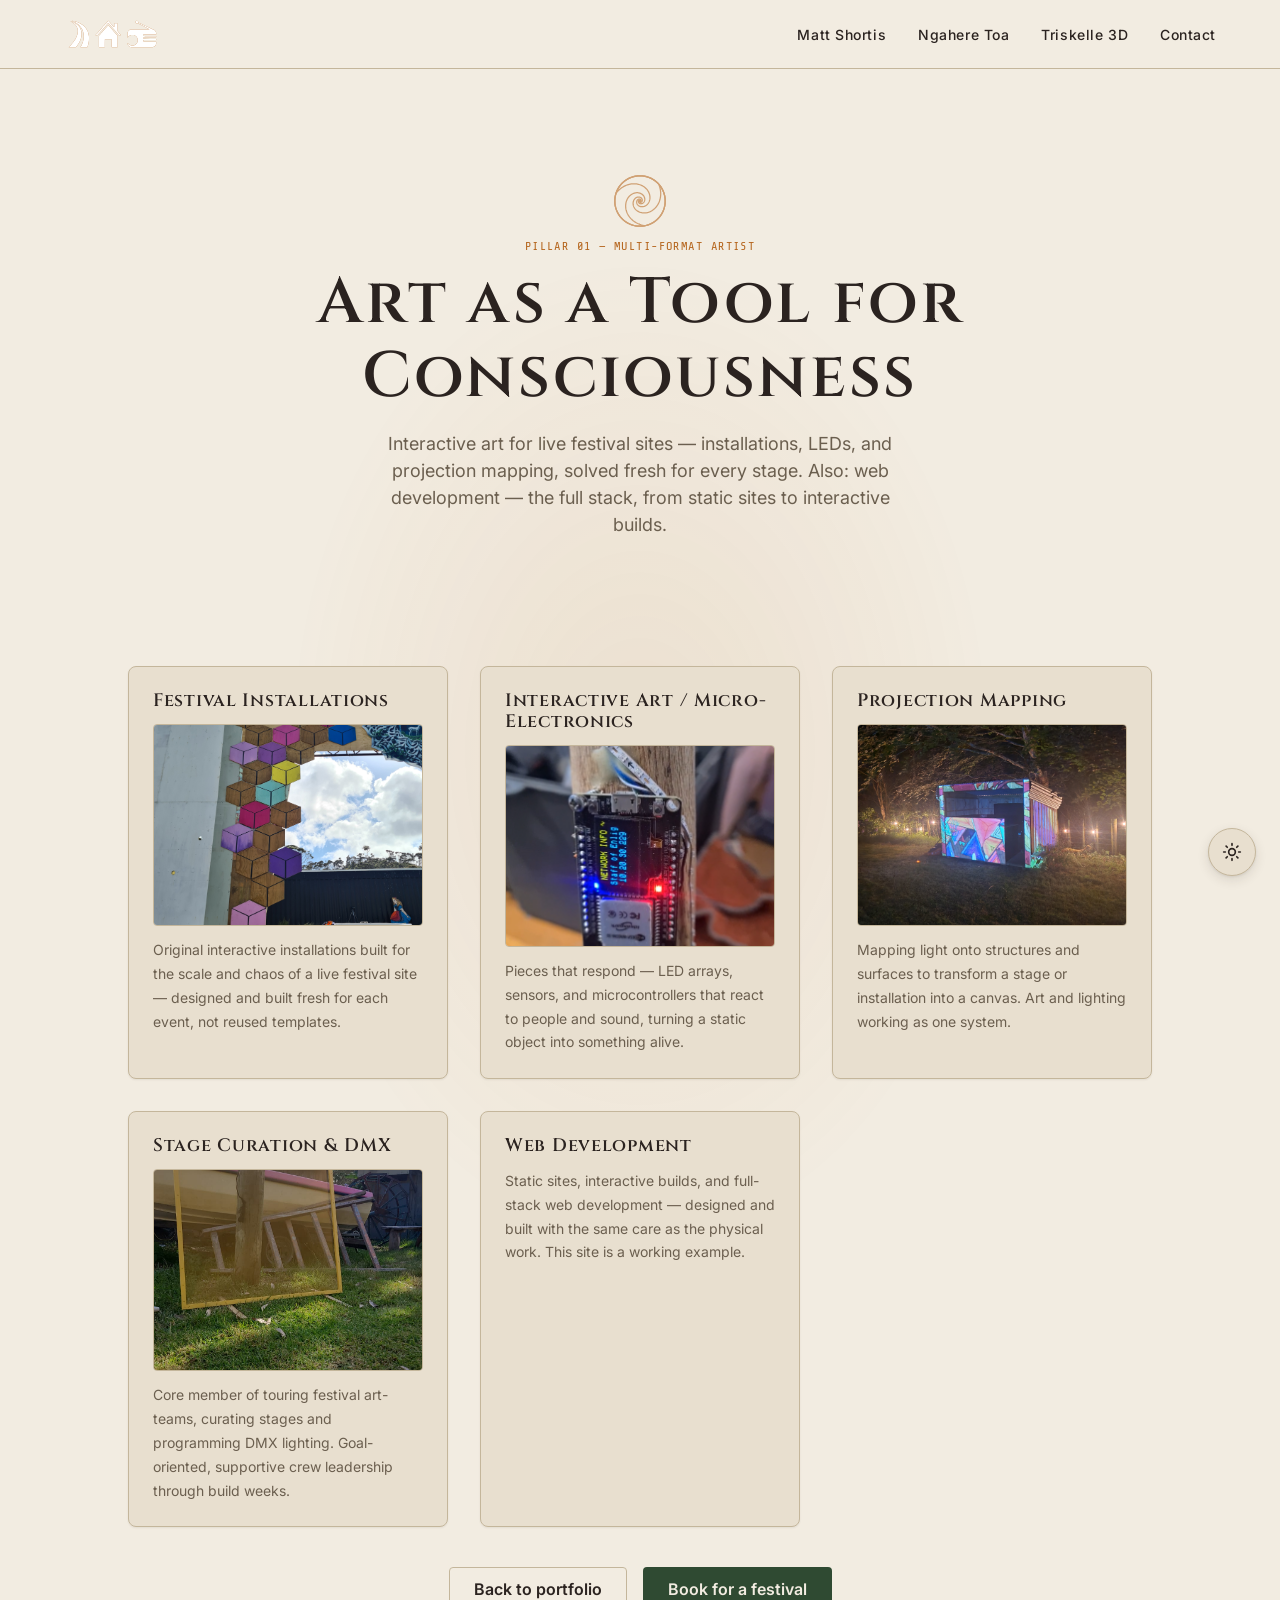
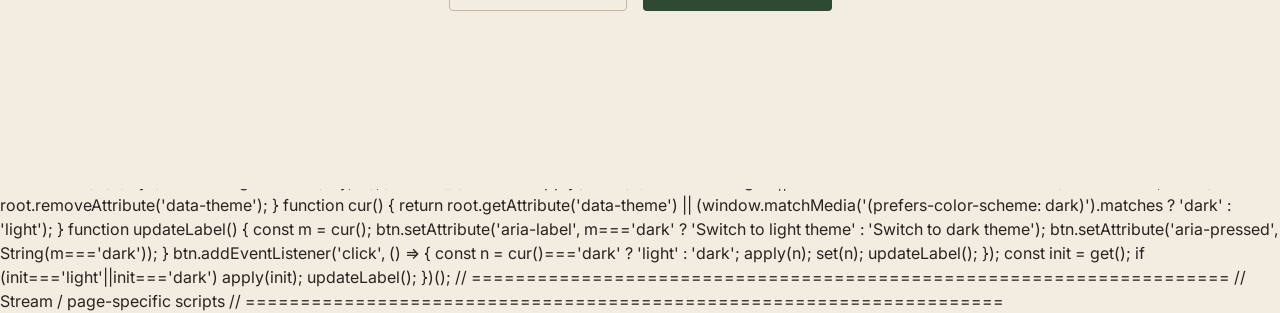
==== ngahere-toa-art.html @ 679b9d35 "initial commit" ====
<!DOCTYPE html>
<html lang="en">
<head>
<meta charset="UTF-8">
<meta name="viewport" content="width=device-width, initial-scale=1.0">
<title>Ngahere toa — Festival Art (Matt Shortis) | Roadhouse Radio</title>
<meta name="description" content="Multi-format festival art under the name Matt Shortis: interactive installations, LEDs, projection mapping, DMX-driven stages, and web development.">

<link rel="preconnect" href="https://fonts.googleapis.com">
<link rel="preconnect" href="https://fonts.gstatic.com" crossorigin>
<link href="https://fonts.googleapis.com/css2?family=Cinzel:wght@400;500;600;700;900&family=Inter:wght@400;500;600;700&family=Space+Grotesk:wght@400;500;600;700&family=Share+Tech+Mono&display=swap" rel="stylesheet">

<link rel="stylesheet" href="css/tokens.css">
<link rel="stylesheet" href="css/base.css">
<link rel="stylesheet" href="css/components.css">
</head>
<body>

<a href="#main" class="skip-link">Skip to content</a>

<!-- Theme toggle — floating bottom-right -->
<button type="button" id="theme-toggle" class="theme-toggle" aria-label="Toggle color theme" title="Toggle color theme">
  <svg class="theme-toggle__icon theme-toggle__icon--sun" width="20" height="20" viewBox="0 0 24 24" fill="none" stroke="currentColor" stroke-width="2" stroke-linecap="round" stroke-linejoin="round" aria-hidden="true"><circle cx="12" cy="12" r="4"/><path d="M12 2v2M12 20v2M4.93 4.93l1.41 1.41M17.66 17.66l1.41 1.41M2 12h2M20 12h2M6.34 17.66l-1.41 1.41M19.07 4.93l-1.41 1.41"/></svg>
  <svg class="theme-toggle__icon theme-toggle__icon--moon" width="20" height="20" viewBox="0 0 24 24" fill="none" stroke="currentColor" stroke-width="2" stroke-linecap="round" stroke-linejoin="round" aria-hidden="true"><path d="M21 12.79A9 9 0 1 1 11.21 3 7 7 0 0 0 21 12.79z"/></svg>
</button>

<nav class="nav" aria-label="Primary">
  <a href="radio.html" class="nav__brand"><img src="images/roadhouseradio_logo.svg" alt="Roadhouse Radio" style="height:36px;width:auto;display:block;filter:brightness(0) invert(1) drop-shadow(0 0 0 #B5651D);transition:filter .25s ease;" onmouseover="this.style.filter='brightness(0) invert(1) drop-shadow(0 0 3px #B5651D) sepia(1) saturate(5) hue-rotate(-5deg) brightness(1.15)'" onmouseout="this.style.filter='brightness(0) invert(1) drop-shadow(0 0 0 #B5651D)'"></a>

  <ul class="nav__links">
    <li><a href="index.html#multi-format-artist">Matt Shortis</a></li>
    <li><a href="index.html#ngahere-toa">Ngahere Toa</a></li>
    <li><a href="index.html#triskelle3d">Triskelle 3D</a></li>
    <li><a href="index.html#contact">Contact</a></li>
  </ul>
  <button type="button" class="nav__toggle" aria-label="Open menu" aria-expanded="false" aria-controls="mobile-panel">
    <svg width="20" height="20" viewBox="0 0 24 24" fill="none" stroke="currentColor" stroke-width="2" stroke-linecap="round" aria-hidden="true" focusable="false">
      <line x1="3" y1="6" x2="21" y2="6"/><line x1="3" y1="12" x2="21" y2="12"/><line x1="3" y1="18" x2="21" y2="18"/>
    </svg>
  </button>
</nav>

<div class="nav__mobile-panel" id="mobile-panel" data-open="false">
  <div class="nav__mobile-sheet" role="dialog" aria-modal="true" aria-label="Menu">
    <button type="button" class="nav__toggle" id="mobile-close" aria-label="Close menu" style="align-self: flex-end;">
      <svg width="20" height="20" viewBox="0 0 24 24" fill="none" stroke="currentColor" stroke-width="2" stroke-linecap="round" aria-hidden="true" focusable="false">
        <line x1="18" y1="6" x2="6" y2="18"/><line x1="6" y1="6" x2="18" y2="18"/>
      </svg>
    </button>
    <a href="index.html#multi-format-artist">Matt Shortis</a>
    <a href="index.html#ngahere-toa">Ngahere Toa</a>
    <a href="index.html#triskelle3d">Triskelle 3D</a>
    <a href="index.html#contact">Contact</a>
  </div>
</div>

<main id="main">

  <div class="scroll-stage" aria-hidden="true">
    <div class="scroll-stage__layer scroll-stage__layer--back"></div>
    <div class="scroll-stage__layer scroll-stage__layer--mid"></div>
  </div>

  <section class="detail-hero container">
  <div style="position:relative;width:72px;height:72px;margin:0 auto;color:var(--color-accent);">
    <div id="morph-artist" class="scroll-symbol" style="position:absolute;left:50%;top:50%;width:100%;height:100%;background-color:currentColor;-webkit-mask:url(images/spiral_clean.svg) center/contain no-repeat;mask:url(images/spiral_clean.svg) center/contain no-repeat;opacity:0.55;transform-origin:center;transform:translate(-50%,-50%) scaleX(-1);"></div>
  </div>
  <span class="pillar__eyebrow">Pillar 01 — Multi-Format Artist</span>
    <h1>Art as a Tool for Consciousness</h1>
    <p class="lede">Interactive art for live festival sites — installations, LEDs, and projection mapping, solved fresh for every stage. Also: web development — the full stack, from static sites to interactive builds.</p>
  </section>

  <section class="detail-section container">
    <div class="detail-grid">
      <div class="detail-item">
        <h3 class="detail-item__title">Festival Installations</h3>
        <img src="images/festi-install.jpg" alt="Festival installation — replace with photo" class="lightbox-image" data-full="images/placeholder-festival.jpg" style="width:100%;aspect-ratio:4/3;object-fit:cover;border-radius:var(--radius-md);margin-bottom:var(--space-3);border:var(--border-width) solid var(--color-border);display:block;">
        <p class="detail-item__body">Original interactive installations built for the scale and chaos of a live festival site — designed and built fresh for each event, not reused templates.</p>
      </div>
      <div class="detail-item">
        <h3 class="detail-item__title">Interactive Art / Micro-Electronics</h3>
        <img src="images/wizard-staff-brain.jpg" alt="Interactive art — replace with photo" class="lightbox-image" data-full="images/wizard-staff-brain.jpg" style="width:100%;aspect-ratio:4/3;object-fit:cover;border-radius:var(--radius-md);margin-bottom:var(--space-3);border:var(--border-width) solid var(--color-border);display:block;">
        <p class="detail-item__body">Pieces that respond — LED arrays, sensors, and microcontrollers that react to people and sound, turning a static object into something alive.</p>
      </div>
      <div class="detail-item">
        <h3 class="detail-item__title">Projection Mapping</h3>
        <img src="images/proj-map.jpg" alt="Projection mapping — replace with photo" class="lightbox-image" data-full="images/proj-map.jpg" style="width:100%;aspect-ratio:4/3;object-fit:cover;border-radius:var(--radius-md);margin-bottom:var(--space-3);border:var(--border-width) solid var(--color-border);display:block;">
        <p class="detail-item__body">Mapping light onto structures and surfaces to transform a stage or installation into a canvas. Art and lighting working as one system.</p>
      </div>
      <div class="detail-item">
        <h3 class="detail-item__title">Stage Curation & DMX</h3>
        <img src="images/proj-map-screen.jpg" alt="DMX stage — replace with photo" class="lightbox-image" data-full="images/proj-map-screen.jpg" style="width:100%;aspect-ratio:4/3;object-fit:cover;border-radius:var(--radius-md);margin-bottom:var(--space-3);border:var(--border-width) solid var(--color-border);display:block;">
        <p class="detail-item__body">Core member of touring festival art-teams, curating stages and programming DMX lighting. Goal-oriented, supportive crew leadership through build weeks.</p>
      </div>
      <div class="detail-item">
        <h3 class="detail-item__title">Web Development</h3>
        <p class="detail-item__body">Static sites, interactive builds, and full-stack web development — designed and built with the same care as the physical work. This site is a working example.</p>
      </div>
    </div>

    <div class="pillar__cta" style="margin-top: 2.5rem; justify-content: center; align-items: center; text-align: center; gap: 1rem; display: flex; flex-wrap: wrap;">
      <a href="index.html#ngahere-toa" class="btn btn-outline">Back to portfolio</a>
      <a href="index.html#contact" class="btn btn-secondary">Book for a festival</a>
    </div>
  </section>

</main>

<footer class="site-footer container">
  <p>&copy; 2026 Roadhouse Radio. <a href="radio.html">Back to the radio page</a></p>
</footer>


  // =====================================================================
  // Theme toggle — persist light/dark preference across pages
  // =====================================================================
  (function() {
    const btn = document.getElementById('theme-toggle');
    const root = document.documentElement;
    const key = 'roadhouse.theme';
    function get() { try { return localStorage.getItem(key) || 'system'; } catch { return 'system'; } }
    function set(m) { try { localStorage.setItem(key, m); } catch {} }
    function apply(mode) { mode === 'light' || mode === 'dark' ? root.setAttribute('data-theme', mode) : root.removeAttribute('data-theme'); }
    function cur() { return root.getAttribute('data-theme') || (window.matchMedia('(prefers-color-scheme: dark)').matches ? 'dark' : 'light'); }
    function updateLabel() {
      const m = cur(); btn.setAttribute('aria-label', m==='dark' ? 'Switch to light theme' : 'Switch to dark theme');
      btn.setAttribute('aria-pressed', String(m==='dark'));
    }
    btn.addEventListener('click', () => { const n = cur()==='dark' ? 'light' : 'dark'; apply(n); set(n); updateLabel(); });
    const init = get(); if (init==='light'||init==='dark') apply(init); updateLabel();
  })();

  // =====================================================================
  // Stream / page-specific scripts
  // =====================================================================
  <script>
  const toggle = document.querySelector('.nav__toggle[aria-controls="mobile-panel"]');
  const panel = document.getElementById('mobile-panel');
  const closeBtn = document.getElementById('mobile-close');
  const panelLinks = panel.querySelectorAll('a');
  function openPanel() {
    panel.setAttribute('data-open', 'true');
    toggle.setAttribute('aria-expanded', 'true');
    const firstLink = panel.querySelector('a');
    if (firstLink) firstLink.focus();
    document.addEventListener('keydown', onKeydown);
  }
  function closePanel() {
    panel.setAttribute('data-open', 'false');
    toggle.setAttribute('aria-expanded', 'false');
    toggle.focus();
    document.removeEventListener('keydown', onKeydown);
  }
  function onKeydown(e) { if (e.key === 'Escape') closePanel(); }
  toggle.addEventListener('click', openPanel);
  closeBtn.addEventListener('click', closePanel);
  panel.addEventListener('click', (e) => { if (e.target === panel) closePanel(); });
  panelLinks.forEach(link => link.addEventListener('click', closePanel));

  const stage = document.querySelector('.scroll-stage');
  if (stage) stage.style.height = document.body.scrollHeight + 'px';

  // =====================================================================
  // Lightbox — click any .lightbox-image to open full-screen, × to close
  // =====================================================================
  const lightbox = document.createElement('div');
  lightbox.className = 'lightbox-overlay';
  lightbox.innerHTML = '<img id="lightbox-img" alt="Enlarged view" /><button class="lightbox-close" id="lightbox-close" aria-label="Close image">×</button>';
  document.body.appendChild(lightbox);
  const lbImg = lightbox.querySelector('#lightbox-img');
  const lbClose = lightbox.querySelector('#lightbox-close');
  function openLightbox(src, alt) { lbImg.src = src; lbImg.alt = alt; lightbox.classList.add('active'); }
  function closeLightbox() { lightbox.classList.remove('active'); lbImg.src = ''; }
  lightbox.addEventListener('click', (e) => { if (e.target === lightbox || e.target === lbClose) closeLightbox(); });
  document.querySelectorAll('.lightbox-image').forEach(img => {
    img.addEventListener('click', () => openLightbox(img.getAttribute('data-full') || img.src, img.alt));
  });
  document.addEventListener('keydown', (e) => { if (e.key === 'Escape' && lightbox.classList.contains('active')) closeLightbox(); });
</script>

</body>
</html>
---- css/tokens.css ----
/* =========================================================================
   ROADHOUSE RADIO & PORTFOLIO — DESIGN TOKENS
   Phase 0: Design System Foundation

   Two palettes, auto-switched by OS `prefers-color-scheme`.
   Light  = "Weathered Parchment"
   Dark   = "Forge & Charcoal"

   All tokens are semantic (role-based), never referenced by raw hex
   in component CSS — see css/components.css.
   ========================================================================= */

:root {
  /* ---------------------------------------------------------------------
     COLOR — Light Mode: "Weathered Parchment" (default / fallback)
     --------------------------------------------------------------------- */
  --color-background: #F2ECE1;
  --color-foreground: #2B2320;

  --color-card: #E8DFCF;
  --color-card-foreground: #2B2320;

  --color-primary: #1F3A52; /* deep blue */
  --color-primary-foreground: #F2ECE1;
  --color-primary-hover: #274864;
  --color-primary-active: #182D40;

  --color-secondary: #2F4A32; /* forest green */
  --color-secondary-foreground: #F2ECE1;
  --color-secondary-hover: #38593C;
  --color-secondary-active: #233725;

  --color-accent: #B5651D;
  --color-accent-hover: #C77426;
  --color-accent-active: #9C5518;

  --color-muted: #D9CDB8;
  --color-muted-foreground: #6B5F4F;

  --color-border: #C4B69B;
  --color-input-border: #C4B69B;

  --color-destructive: #A3312A;
  --color-destructive-foreground: #F2ECE1;

  --color-ring: #B5651D; /* focus ring = accent, visible on both surfaces */

  /* ---------------------------------------------------------------------
     PER-PILLAR ATMOSPHERE (Phase 3 rework) — each pillar has its own
     "energy": a distinct background glow + mark tint + pillar accent.
     These are decorative background washes behind content (content sits
     above at z-index 1), so text contrast is unaffected. Each pillar's
     section already carries distinct content/icons/titles, so color is a
     redundant cue, never the only differentiator.
     --------------------------------------------------------------------- */
  --atmos-ngahere: #B5651D;    /* ember / stage copper */
  --atmos-artist: #7A3FA8;     /* LED / projection violet */
  --atmos-triskelle: #3E6FA6;  /* forge / steel blue — clearly not black */
  --atmos-contact: #2F5A3B;    /* forest / pine — the "let's build" ground */

  /* PER-PILLAR GROUND — the page background colour for each section. Four
    distinct, same-lightness grounds so the whole page transitions mood
    (ember → LED-violet → steel-blue → forest) while staying smooth. */
  --ground-1: #F3E7D6;  /* ngahere — warm ember parchment */
  --ground-2: #EEE6F0;  /* artist  — cool violet parchment */
  --ground-3: #E4E9EC;  /* triskelle — steel-blue parchment (not black) */
  --ground-4: #E7EAE0;  /* contact   — forest/pine parchment */

  /* Overlay / scrim for modals, mobile nav */
  --color-scrim: rgba(43, 35, 32, 0.55);

  /* Elevation shadows tuned warm (not pure black) so they sit inside the
     parchment/forge world instead of reading as generic UI shadow */
  --shadow-color: 30 20% 15%;
  --shadow-sm: 0 1px 2px hsl(var(--shadow-color) / 0.08);
  --shadow-md: 0 4px 12px hsl(var(--shadow-color) / 0.12), 0 1px 3px hsl(var(--shadow-color) / 0.08);
  --shadow-lg: 0 12px 32px hsl(var(--shadow-color) / 0.16), 0 2px 6px hsl(var(--shadow-color) / 0.10);
  --shadow-glow-accent: 0 0 0 1px hsl(28 68% 43% / 0.35), 0 0 16px hsl(28 68% 43% / 0.25);

  /* ---------------------------------------------------------------------
     TYPOGRAPHY
     --------------------------------------------------------------------- */
  --font-display: 'Cinzel', 'Times New Roman', serif;       /* main site headings */
  --font-wordmark: var(--font-display);   /* Cinzel, weight 900 — hero/logo only */
  --weight-wordmark: 900;
  --font-body: 'Inter', -apple-system, BlinkMacSystemFont, 'Segoe UI', sans-serif;
  --font-hud: 'Space Grotesk', var(--font-body);             /* radio page headings */
  --font-mono: 'Share Tech Mono', 'SFMono-Regular', Consolas, monospace; /* telemetry/data */

  /* Fluid type scale — base 16px, ~1.25 ratio, clamped for mobile-first */
  --text-xs: 0.75rem;                                  /* 12px — captions, legal */
  --text-sm: 0.875rem;                                 /* 14px — helper text */
  --text-base: 1rem;                                   /* 16px — body */
  --text-md: 1.125rem;                                 /* 18px — lead paragraph */
  --text-lg: clamp(1.25rem, 1.15rem + 0.5vw, 1.5rem);   /* 20–24px — h4 */
  --text-xl: clamp(1.5rem, 1.3rem + 1vw, 2rem);         /* 24–32px — h3 */
  --text-2xl: clamp(1.875rem, 1.5rem + 1.6vw, 2.75rem); /* 30–44px — h2 */
  --text-3xl: clamp(2.5rem, 1.8rem + 3vw, 4rem);        /* 40–64px — h1 */
  --text-4xl: clamp(3rem, 2rem + 4.5vw, 5.5rem);        /* 48–88px — hero wordmark */

  --leading-tight: 1.15;
  --leading-snug: 1.35;
  --leading-normal: 1.5;
  --leading-relaxed: 1.7;

  --tracking-tight: -0.01em;
  --tracking-normal: 0;
  --tracking-wide: 0.04em;   /* small-caps display headings */
  --tracking-wider: 0.12em;  /* HUD labels / eyebrows */

  --weight-regular: 400;
  --weight-medium: 500;
  --weight-semibold: 600;
  --weight-bold: 700;

  /* ---------------------------------------------------------------------
     SPACING — 4/8px rhythm
     --------------------------------------------------------------------- */
  --space-1: 0.25rem;  /* 4px  */
  --space-2: 0.5rem;   /* 8px  */
  --space-3: 0.75rem;  /* 12px */
  --space-4: 1rem;     /* 16px */
  --space-5: 1.5rem;   /* 24px */
  --space-6: 2rem;     /* 32px */
  --space-7: 3rem;     /* 48px */
  --space-8: 4rem;     /* 64px */
  --space-9: 6rem;     /* 96px */
  --space-10: 8rem;    /* 128px */

  /* Section-level vertical rhythm (mobile-first; scale up at breakpoints) */
  --section-padding-y: var(--space-8);
  --section-padding-x: var(--space-4);
  --content-max-width: 72rem; /* 1152px */
  --prose-max-width: 38rem;   /* readable measure for long-form text */

  /* ---------------------------------------------------------------------
     RADIUS — sharp/carved on main site, handled per-surface below
     --------------------------------------------------------------------- */
  --radius-sm: 2px;
  --radius-md: 4px;
  --radius-lg: 8px;
  --radius-full: 999px;

  /* ---------------------------------------------------------------------
     BORDERS
     --------------------------------------------------------------------- */
  --border-width: 1px;
  --border-width-thick: 2px;

  /* ---------------------------------------------------------------------
     MOTION — 150–300ms, meaningful only; overridden to ~0 under
     prefers-reduced-motion at the bottom of this file
     --------------------------------------------------------------------- */
  --duration-fast: 150ms;
  --duration-base: 200ms;
  --duration-slow: 300ms;
  --ease-standard: cubic-bezier(0.4, 0, 0.2, 1);
  --ease-out: cubic-bezier(0, 0, 0.2, 1);
  --ease-in: cubic-bezier(0.4, 0, 1, 1);

  /* ---------------------------------------------------------------------
     TOUCH & LAYOUT
     --------------------------------------------------------------------- */
  --touch-target-min: 44px;

  /* ---------------------------------------------------------------------
     Z-INDEX SCALE
     --------------------------------------------------------------------- */
  --z-nav: 100;
  --z-dropdown: 200;
  --z-overlay: 300;
  --z-modal: 400;
  --z-toast: 500;
}

/* ===========================================================================
   COLOR — Dark Mode: "Forge & Charcoal"
   Swaps automatically with the OS. No manual toggle in production; the
   style guide below adds one purely for side-by-side review.
   =========================================================================== */
@media (prefers-color-scheme: dark) {
  :root:not([data-theme="light"]) {
    --color-background: #15130F;
    --color-foreground: #EDE6D9;

    --color-card: #201D18;
    --color-card-foreground: #EDE6D9;

    --color-primary: #2C4A63; /* deep blue */
    --color-primary-foreground: #F5EDE0;
    --color-primary-hover: #355977;
    --color-primary-active: #233B4F;

    --color-secondary: #3F5F42; /* forest green */
    --color-secondary-foreground: #EDE6D9;
    --color-secondary-hover: #4C6E50;
    --color-secondary-active: #2E4631;

    --color-accent: #C9822E;
    --color-accent-hover: #D6953E;
    --color-accent-active: #B06F24;

    --color-muted: #2A2620;
    --color-muted-foreground: #A89A82;

    --color-border: #3A342A;
    --color-input-border: #3A342A;

    --color-destructive: #C1443C;
    --color-destructive-foreground: #F5EDE0;

    --color-ring: #C9822E;

    /* Dark-mode atmosphere variants — brighter, saturated to glow in the
       forge. Same roles as the light block above. */
    --atmos-ngahere: #E09A3E;    /* ember / stage copper */
    --atmos-artist: #A46BE0;     /* LED / projection violet */
    --atmos-triskelle: #4E8CC6;  /* forge / steel blue */
    --atmos-contact: #4C9B62;    /* forest / pine — brighter to glow in the forge */

    /* Dark-mode grounds — same roles as the light block above, but tinted
      into near-charcoal so each pillar reads as a distinct *hue* (ember /,
      violet / steel / forest) while staying recognisably not pure black. */
    --ground-1: #1E160F;  /* ngahere   — warm ember charcoal */
    --ground-2: #181020;  /* artist    — violet charcoal */
    --ground-3: #111A24;  /* triskelle — steel-blue charcoal (clearly blue) */
    --ground-4: #14201A;  /* contact   — forest/pine charcoal */

    --color-scrim: rgba(0, 0, 0, 0.65);

    --shadow-color: 0 0% 0%;
    --shadow-sm: 0 1px 2px hsl(var(--shadow-color) / 0.4);
    --shadow-md: 0 4px 12px hsl(var(--shadow-color) / 0.45), 0 1px 3px hsl(var(--shadow-color) / 0.35);
    --shadow-lg: 0 12px 32px hsl(var(--shadow-color) / 0.55), 0 2px 6px hsl(var(--shadow-color) / 0.4);
    --shadow-glow-accent: 0 0 0 1px hsl(32 63% 50% / 0.4), 0 0 20px hsl(32 63% 50% / 0.35);
   }
}

/* Manual override hooks (style-guide.html only) — lets us preview both
   themes side by side without waiting on OS setting changes. Production
   pages never set these attributes; the media query above is the only
   thing that drives theme selection on the live site. */
[data-theme="light"] {
  color-scheme: light;
  --color-background: #F2ECE1;
  --color-foreground: #2B2320;
  --color-card: #E8DFCF;
  --color-card-foreground: #2B2320;
  --color-primary: #1F3A52;
  --color-primary-foreground: #F2ECE1;
  --color-primary-hover: #274864;
  --color-primary-active: #182D40;
  --color-secondary: #2F4A32; /* forest green */
  --color-secondary-foreground: #F2ECE1;
  --color-secondary-hover: #38593C;
  --color-secondary-active: #233725;
  --color-accent: #B5651D;
  --color-accent-hover: #C77426;
  --color-accent-active: #9C5518;
  --color-muted: #D9CDB8;
  --color-muted-foreground: #6B5F4F;
  --color-border: #C4B69B;
  --color-input-border: #C4B69B;
  --color-destructive: #A3312A;
  --color-destructive-foreground: #F2ECE1;
  --color-ring: #B5651D;
  --atmos-contact: #2F5A3B;    /* forest / pine — the "let's build" ground */
  --ground-1: #F3E7D6;  /* ngahere — warm ember parchment */
  --ground-2: #EEE6F0;  /* artist  — cool violet parchment */
  --ground-3: #E4E9EC;  /* triskelle — steel-blue parchment (not black) */
  --ground-4: #E7EAE0;  /* contact   — forest/pine parchment */
  --color-scrim: rgba(43, 35, 32, 0.55);
  --shadow-color: 30 20% 15%;
  --shadow-sm: 0 1px 2px hsl(var(--shadow-color) / 0.08);
  --shadow-md: 0 4px 12px hsl(var(--shadow-color) / 0.12), 0 1px 3px hsl(var(--shadow-color) / 0.08);
  --shadow-lg: 0 12px 32px hsl(var(--shadow-color) / 0.16), 0 2px 6px hsl(var(--shadow-color) / 0.10);
  --shadow-glow-accent: 0 0 0 1px hsl(28 68% 43% / 0.35), 0 0 16px hsl(28 68% 43% / 0.25);
}
[data-theme="dark"] {
  color-scheme: dark;
  --color-background: #15130F;
  --color-foreground: #EDE6D9;
  --color-card: #201D18;
  --color-card-foreground: #EDE6D9;
  --color-primary: #2C4A63;
  --color-primary-foreground: #F5EDE0;
  --color-primary-hover: #355977;
  --color-primary-active: #233B4F;
  --color-secondary: #3F5F42; /* forest green */
  --color-secondary-foreground: #EDE6D9;
  --color-secondary-hover: #4C6E50;
  --color-secondary-active: #2E4631;
  --color-accent: #C9822E;
  --color-accent-hover: #D6953E;
  --color-accent-active: #B06F24;
  --color-muted: #2A2620;
  --color-muted-foreground: #A89A82;
  --color-border: #3A342A;
  --color-input-border: #3A342A;
  --color-destructive: #C1443C;
  --color-destructive-foreground: #F5EDE0;
  --color-ring: #C9822E;

  /* Dark-mode atmosphere variants — brighter, saturated to glow in the
     forge. Same roles as the light block above. */
  --atmos-ngahere: #E09A3E;    /* ember / stage copper */
  --atmos-artist: #A46BE0;     /* LED / projection violet */
  --atmos-triskelle: #4E8CC6;  /* forge / steel blue */
  --atmos-contact: #4C9B62;    /* forest / pine — brighter to glow in the forge */
  --ground-1: #1E160F;  /* ngahere   — warm ember charcoal */
  --ground-2: #181020;  /* artist    — violet charcoal */
  --ground-3: #111A24;  /* triskelle — steel-blue charcoal (clearly blue) */
  --ground-4: #14201A;  /* contact   — forest/pine charcoal */

  --color-scrim: rgba(0, 0, 0, 0.65);
  --shadow-color: 0 0% 0%;
  --shadow-sm: 0 1px 2px hsl(var(--shadow-color) / 0.4);
  --shadow-md: 0 4px 12px hsl(var(--shadow-color) / 0.45), 0 1px 3px hsl(var(--shadow-color) / 0.35);
  --shadow-lg: 0 12px 32px hsl(var(--shadow-color) / 0.55), 0 2px 6px hsl(var(--shadow-color) / 0.4);
  --shadow-glow-accent: 0 0 0 1px hsl(32 63% 50% / 0.4), 0 0 20px hsl(32 63% 50% / 0.35);
}

/* ===========================================================================
   REDUCED MOTION
   =========================================================================== */
@media (prefers-reduced-motion: reduce) {
  :root {
    --duration-fast: 0.01ms;
    --duration-base: 0.01ms;
    --duration-slow: 0.01ms;
  }
}
---- css/base.css ----
/* =========================================================================
   BASE — reset, global typography, focus & accessibility defaults
   Depends on: tokens.css (load first)
   ========================================================================= */

*, *::before, *::after {
  box-sizing: border-box;
}

html {
  -webkit-text-size-adjust: 100%;
  text-size-adjust: 100%;
  scroll-behavior: smooth;
}

@media (prefers-reduced-motion: reduce) {
  html { scroll-behavior: auto; }
  *, *::before, *::after {
    animation-duration: 0.01ms !important;
    animation-iteration-count: 1 !important;
    transition-duration: 0.01ms !important;
    scroll-behavior: auto !important;
  }
}

body {
  margin: 0;
  min-width: 320px;
  background-color: var(--color-background);
  color: var(--color-foreground);
  font-family: var(--font-body);
  font-size: var(--text-base);
  line-height: var(--leading-normal);
  font-weight: var(--weight-regular);
  -webkit-font-smoothing: antialiased;
  overflow-x: hidden; /* belt-and-suspenders alongside no-horizontal-scroll layout rules */
  transition: background-color var(--duration-slow) var(--ease-standard),
              color var(--duration-slow) var(--ease-standard);
}

img, picture, svg, video {
  display: block;
  max-width: 100%;
  height: auto;
}

/* Reserve layout space for images to avoid CLS — pages should also set
   explicit width/height or aspect-ratio on real <img> tags. */
img { aspect-ratio: attr(width) / attr(height); }

h1, h2, h3, h4, h5, h6 {
  margin: 0;
  font-family: var(--font-display);
  font-weight: var(--weight-semibold);
  line-height: var(--leading-tight);
  letter-spacing: var(--tracking-wide);
  color: var(--color-foreground);
}

h1 { font-size: var(--text-3xl); }
h2 { font-size: var(--text-2xl); }
h3 { font-size: var(--text-xl); }
h4 { font-size: var(--text-lg); font-family: var(--font-body); font-weight: var(--weight-semibold); letter-spacing: var(--tracking-normal); }
h5, h6 { font-size: var(--text-md); font-family: var(--font-body); font-weight: var(--weight-semibold); letter-spacing: var(--tracking-normal); }

p {
  margin: 0 0 var(--space-4);
  max-width: var(--prose-max-width);
}
p:last-child { margin-bottom: 0; }

a {
  color: var(--color-accent);
  text-decoration-thickness: 1px;
  text-underline-offset: 0.15em;
  transition: color var(--duration-fast) var(--ease-standard);
}
a:hover { color: var(--color-accent-hover); }
a:active { color: var(--color-accent-active); }

small, .text-caption {
  font-size: var(--text-xs);
  color: var(--color-muted-foreground);
}

/* Data / telemetry text — stream status, live indicator, coordinates */
.text-mono {
  font-family: var(--font-mono);
  letter-spacing: var(--tracking-normal);
}

ul, ol { padding-left: var(--space-5); margin: 0 0 var(--space-4); }

hr {
  border: none;
  border-top: var(--border-width) solid var(--color-border);
  margin: var(--space-6) 0;
}

button, input, textarea, select {
  font-family: inherit;
  font-size: inherit;
  color: inherit;
}

/* ---------------------------------------------------------------------
   FOCUS STATES — never removed, always visible, 2–4px per guidelines
   --------------------------------------------------------------------- */
:focus-visible {
  outline: 3px solid var(--color-ring);
  outline-offset: 2px;
  border-radius: var(--radius-sm);
}

/* Only hide the default browser outline once :focus-visible is supported
   and re-applied above — never remove focus indication outright. */
:focus:not(:focus-visible) {
  outline: none;
}

/* ---------------------------------------------------------------------
   SKIP LINK — keyboard users can bypass nav
   --------------------------------------------------------------------- */
.skip-link {
  position: absolute;
  left: var(--space-4);
  top: -100px;
  z-index: var(--z-toast);
  background: var(--color-primary);
  color: var(--color-primary-foreground);
  padding: var(--space-3) var(--space-5);
  border-radius: var(--radius-md);
  font-weight: var(--weight-semibold);
  transition: top var(--duration-base) var(--ease-out);
}
.skip-link:focus {
  top: var(--space-4);
}

/* ---------------------------------------------------------------------
   SCREEN-READER ONLY UTILITY
   --------------------------------------------------------------------- */
.sr-only {
  position: absolute;
  width: 1px;
  height: 1px;
  padding: 0;
  margin: -1px;
  overflow: hidden;
  clip: rect(0, 0, 0, 0);
  white-space: nowrap;
  border: 0;
}

/* ---------------------------------------------------------------------
   LAYOUT PRIMITIVES
   --------------------------------------------------------------------- */
.container {
  width: 100%;
  max-width: var(--content-max-width);
  margin-inline: auto;
  padding-inline: var(--section-padding-x);
}

.section {
  padding-block: var(--section-padding-y);
}

@media (min-width: 768px) {
  :root { --section-padding-x: var(--space-6); }
}
@media (min-width: 1024px) {
  :root {
    --section-padding-x: var(--space-8);
    --section-padding-y: var(--space-9);
  }
}
---- css/components.css ----
/* =========================================================================
   COMPONENTS — buttons, nav, cards
   Depends on: tokens.css, base.css (load first)

   Two voices, one system:
   - default / .voice-main  → carved rune & metal (Cinzel, sharp radius)
   - .voice-hud             → broadcast console (Space Grotesk + mono, glow)
   ========================================================================= */

/* ---------------------------------------------------------------------
   BUTTONS
   --------------------------------------------------------------------- */
.btn {
  display: inline-flex;
  align-items: center;
  justify-content: center;
  gap: var(--space-2);
  min-height: var(--touch-target-min);
  padding: var(--space-3) var(--space-5);
  border: var(--border-width) solid transparent;
  border-radius: var(--radius-md);
  font-family: var(--font-body);
  font-size: var(--text-base);
  font-weight: var(--weight-semibold);
  letter-spacing: var(--tracking-normal);
  line-height: 1;
  text-decoration: none;
  cursor: pointer;
  -webkit-tap-highlight-color: transparent;
  touch-action: manipulation;
  transition: background-color var(--duration-fast) var(--ease-standard),
              border-color var(--duration-fast) var(--ease-standard),
              color var(--duration-fast) var(--ease-standard),
              box-shadow var(--duration-fast) var(--ease-standard),
              transform var(--duration-fast) var(--ease-standard);
}



.btn:active { transform: translateY(1px); }

.btn:disabled,
.btn[aria-disabled="true"] {
  cursor: not-allowed;
  opacity: 0.5;
  transform: none;
}

/* Primary — deep red, main CTA */
.btn-primary {
  background-color: var(--color-primary);
  color: var(--color-primary-foreground);
}
.btn-primary:hover:not(:disabled) { background-color: var(--color-primary-hover); }
.btn-primary:active:not(:disabled) { background-color: var(--color-primary-active); }

/* Secondary — dark blue, supporting actions */
.btn-secondary {
  background-color: var(--color-secondary);
  color: var(--color-secondary-foreground);
}
.btn-secondary:hover:not(:disabled) { background-color: var(--color-secondary-hover); }
.btn-secondary:active:not(:disabled) { background-color: var(--color-secondary-active); }

/* Outline — copper edge, low-emphasis actions on both surfaces */
.btn-outline {
  background-color: transparent;
  border-color: var(--color-border);
  color: var(--color-foreground);
}
.btn-outline:hover:not(:disabled) {
  border-color: var(--color-accent);
  color: var(--color-accent);
}

/* Ghost — text-only, tertiary actions (e.g. "skip", "cancel") */
.btn-ghost {
  background-color: transparent;
  color: var(--color-muted-foreground);
  padding-inline: var(--space-3);
}
.btn-ghost:hover:not(:disabled) {
  background-color: var(--color-muted);
  color: var(--color-foreground);
}

.btn-sm { min-height: 36px; padding: var(--space-2) var(--space-4); font-size: var(--text-sm); }
.btn-lg { min-height: 52px; padding: var(--space-4) var(--space-6); font-size: var(--text-md); }

.btn-row { display: flex; flex-wrap: wrap; gap: var(--space-3); align-items: center; }

/* HUD voice — radio page: geometric, mono, glowing edge instead of fill shift */
.voice-hud .btn,
.btn-hud {
  font-family: var(--font-hud);
  border-radius: var(--radius-sm);
  text-transform: uppercase;
  letter-spacing: var(--tracking-wider);
  font-size: var(--text-sm);
}
.voice-hud .btn-primary,
.btn-hud.btn-primary {
  box-shadow: var(--shadow-sm);
}
.voice-hud .btn-primary:hover:not(:disabled),
.btn-hud.btn-primary:hover:not(:disabled) {
  box-shadow: var(--shadow-glow-accent);
}
.voice-hud .btn-outline,
.btn-hud.btn-outline {
  border-color: var(--color-accent);
  color: var(--color-accent);
}
.voice-hud .btn-outline:hover:not(:disabled),
.btn-hud.btn-outline:hover:not(:disabled) {
  box-shadow: var(--shadow-glow-accent);
  color: var(--color-accent-hover);
}

/* ---------------------------------------------------------------------
   NAV
   --------------------------------------------------------------------- */
.nav {
  position: sticky;
  top: 0;
  z-index: var(--z-nav);
  display: flex;
  align-items: center;
  justify-content: space-between;
  gap: var(--space-4);
  padding: var(--space-4) var(--section-padding-x);
  background-color: color-mix(in srgb, var(--color-background) 88%, transparent);
  backdrop-filter: blur(10px);
  -webkit-backdrop-filter: blur(10px);
  border-bottom: var(--border-width) solid var(--color-border);
}

.nav__brand {
  font-family: var(--font-wordmark);
  font-size: var(--text-lg);
  font-weight: var(--weight-wordmark);
  letter-spacing: var(--tracking-wide);
  color: var(--color-foreground);
  text-decoration: none;
  white-space: nowrap;
}

/* Mobile: prevent overlap of pill + Explore; keep single row */
@media (max-width: 480px) {
  .nav {
    padding: var(--space-3) var(--space-4);
    gap: var(--space-2);
  }
  .nav__brand {
    font-size: var(--text-sm);
    white-space: nowrap;
  }
  .nav__brand__sub {
    display: none;
  }
  .btn-row {
    gap: var(--space-2);
    flex-wrap: nowrap;
  }
  .btn-row .btn-sm {
    padding: var(--space-1) var(--space-2);
    font-size: 0.75rem;
  }
}

.voice-hud .nav__brand {
  font-family: var(--font-hud);
  text-transform: uppercase;
}



.nav__links {
  display: none;
  align-items: center;
  gap: var(--space-6);
  list-style: none;
  margin: 0;
  padding: 0;
}

.nav__links a {
  color: var(--color-foreground);
  text-decoration: none;
  font-size: var(--text-sm);
  font-weight: var(--weight-medium);
  letter-spacing: var(--tracking-wide);
  padding: var(--space-2) 0;
  border-bottom: var(--border-width-thick) solid transparent;
  transition: border-color var(--duration-fast) var(--ease-standard),
              color var(--duration-fast) var(--ease-standard);
}
.nav__links a:hover,
.nav__links a[aria-current="page"] {
  color: var(--color-accent);
  border-bottom-color: var(--color-accent);
}
.voice-hud .nav__links a {
  font-family: var(--font-hud);
  text-transform: uppercase;
  letter-spacing: var(--tracking-wider);
}

/* Mobile nav toggle — meets 44x44 touch target */
.nav__toggle {
  display: inline-flex;
  align-items: center;
  justify-content: center;
  width: var(--touch-target-min);
  height: var(--touch-target-min);
  background: transparent;
  border: var(--border-width) solid var(--color-border);
  border-radius: var(--radius-md);
  cursor: pointer;
  color: var(--color-foreground);
}
.nav__toggle:hover { border-color: var(--color-accent); color: var(--color-accent); }

@media (min-width: 768px) {
  .nav__links { display: flex; }
  .nav__toggle { display: none; }
}

/* Mobile nav panel — progressive disclosure, closed by default */
.nav__mobile-panel {
  position: fixed;
  inset: 0;
  z-index: var(--z-overlay);
  background-color: var(--color-scrim);
  display: none;
}
.nav__mobile-panel[data-open="true"] { display: block; }

.nav__mobile-sheet {
  position: absolute;
  top: 0;
  right: 0;
  height: 100%;
  width: min(84vw, 360px);
  background-color: var(--color-background);
  border-left: var(--border-width) solid var(--color-border);
  padding: var(--space-6) var(--space-5);
  display: flex;
  flex-direction: column;
  gap: var(--space-5);
}

.nav__mobile-sheet a {
  display: block;
  min-height: var(--touch-target-min);
  display: flex;
  align-items: center;
  color: var(--color-foreground);
  text-decoration: none;
  font-size: var(--text-md);
  font-weight: var(--weight-medium);
}
.nav__mobile-sheet a:hover { color: var(--color-accent); }

/* ---------------------------------------------------------------------
   CARDS
   --------------------------------------------------------------------- */
.card {
  background-color: var(--color-card);
  color: var(--color-card-foreground);
  border: var(--border-width) solid var(--color-border);
  border-radius: var(--radius-lg);
  padding: var(--space-6);
  box-shadow: var(--shadow-sm);
  transition: box-shadow var(--duration-base) var(--ease-standard),
              border-color var(--duration-base) var(--ease-standard),
              transform var(--duration-base) var(--ease-standard);
}

.card--interactive { cursor: pointer; }
.card--interactive:hover {
  box-shadow: var(--shadow-md);
  border-color: var(--color-accent);
  transform: translateY(-2px);
}

.card__eyebrow {
  display: block;
  font-family: var(--font-mono);
  font-size: var(--text-xs);
  letter-spacing: var(--tracking-wider);
  text-transform: uppercase;
  color: var(--color-accent);
  margin-bottom: var(--space-2);
}

.card__title {
  font-family: var(--font-display);
  font-size: var(--text-lg);
  margin-bottom: var(--space-3);
}

.card__body {
  color: var(--color-muted-foreground);
  font-size: var(--text-sm);
  line-height: var(--leading-relaxed);
}

/* HUD card — radio page: sharper corners, mono readouts, accent-glow border
   instead of a lift, since "console panel" doesn't float on hover */
.card--hud {
  border-radius: var(--radius-sm);
  background-color: var(--color-card);
  border-color: var(--color-border);
}
.card--hud .card__eyebrow { font-family: var(--font-mono); }
.card--hud .card__title { font-family: var(--font-hud); text-transform: uppercase; letter-spacing: var(--tracking-wide); }
.card--hud:hover { box-shadow: var(--shadow-glow-accent); border-color: var(--color-accent); transform: none; }

/* Live status pill, used inside HUD cards / stream player */
.status-pill {
  display: inline-flex;
  align-items: center;
  gap: var(--space-2);
  font-family: var(--font-mono);
  font-size: var(--text-xs);
  letter-spacing: var(--tracking-wider);
  text-transform: uppercase;
  color: var(--color-accent);
  border: var(--border-width) solid var(--color-accent);
  border-radius: var(--radius-full);
  padding: var(--space-1) var(--space-3);
}
.status-pill__dot {
  width: 8px;
  height: 8px;
  border-radius: 50%;
  background-color: var(--color-accent);
}
.status-pill[data-live="true"] .status-pill__dot {
  animation: pulse-live 1.6s ease-in-out infinite;
}
@keyframes pulse-live {
  0%, 100% { opacity: 1; box-shadow: 0 0 0 0 hsl(32 63% 50% / 0.5); }
  50% { opacity: 0.7; box-shadow: 0 0 0 6px hsl(32 63% 50% / 0); }
}

/* Red "live" variant — radio page live indicator + now-broadcasting pill */
.status-pill--live {
  color: var(--color-destructive);
  border-color: var(--color-destructive);
}
.status-pill--live .status-pill__dot {
  background-color: var(--color-destructive);
}
.status-pill--live[data-live="true"] .status-pill__dot {
  animation: pulse-live-red 1.6s ease-in-out infinite;
}
@keyframes pulse-live-red {
  0%, 100% { opacity: 1; box-shadow: 0 0 0 0 hsl(0 60% 40% / 0.5); }
  50% { opacity: 0.7; box-shadow: 0 0 0 6px hsl(0 60% 40% / 0); }
}

/* ---------------------------------------------------------------------
   HERO — main site (Phase 1)
   --------------------------------------------------------------------- */
.hero {
  display: flex;
  flex-direction: column;
  align-items: center;
  justify-content: center;
  text-align: center;
  gap: var(--space-3);
  min-height: 82vh;
  padding-block: var(--space-9);
}
/* Tighten player → location gap on mobile */
@media (max-width: 480px) {
  .radio-hero { gap: var(--space-4); }
  .radio-loc { padding-block: var(--space-3); }
}


.hero__mark {
  color: var(--color-accent);
  width: 56px;
  height: 56px;
}

.hero__wordmark {
  font-family: var(--font-wordmark);
  font-weight: var(--weight-wordmark);
  font-size: var(--text-4xl);
  letter-spacing: var(--tracking-wide);
  line-height: var(--leading-tight);
  margin: 0;
}

.hero__tagline {
  font-family: var(--font-body);
  font-size: var(--text-md);
  color: var(--color-muted-foreground);
  max-width: 34rem;
  margin: 0;
}

.hero__scroll-cue {
  display: inline-flex;
  flex-direction: column;
  align-items: center;
  gap: var(--space-2);
  margin-top: var(--space-6);
  min-height: var(--touch-target-min);
  justify-content: center;
  color: var(--color-muted-foreground);
  text-decoration: none;
  font-family: var(--font-mono);
  font-size: var(--text-xs);
  letter-spacing: var(--tracking-wider);
  text-transform: uppercase;
}
.hero__scroll-cue:hover { color: var(--color-accent); }
.hero__scroll-cue svg { animation: scroll-cue-bounce 1.8s var(--ease-standard) infinite; }

@keyframes scroll-cue-bounce {
  0%, 100% { transform: translateY(0); }
  50% { transform: translateY(6px); }
}

/* ---------------------------------------------------------------------
   PILLAR SECTIONS — alternating media/content rows
   --------------------------------------------------------------------- */
.pillar {
  position: relative;
  z-index: 1; /* sit above the parallax/morphing stage */
  scroll-margin-top: var(--space-9); /* keep the anchored heading clear of the sticky nav */
}

.pillar__row {
  display: grid;
  gap: var(--space-6);
  align-items: center;
}

@media (min-width: 900px) {
  .pillar__row {
    grid-template-columns: 1fr 1fr;
    gap: var(--space-8);
  }
  .pillar__row--reverse .pillar__media { order: 2; }
  .pillar__row--reverse .pillar__content { order: 1; }
}

.pillar__eyebrow {
  display: block;
  font-family: var(--font-mono);
  font-size: var(--text-xs);
  letter-spacing: var(--tracking-wider);
  text-transform: uppercase;
  color: var(--color-accent);
  margin-bottom: var(--space-3);
}

.pillar__title { margin-bottom: var(--space-4); }

.pillar__lede {
  font-size: var(--text-md);
  color: var(--color-foreground);
  margin-bottom: var(--space-5);
  max-width: none;
}

.pillar__body { color: var(--color-muted-foreground); max-width: none; }

.pillar__skills {
  list-style: none;
  margin: var(--space-5) 0 0;
  padding: 0;
  display: flex;
  flex-wrap: wrap;
  gap: var(--space-2);
}
.pillar__skills li {
  font-family: var(--font-mono);
  font-size: var(--text-xs);
  letter-spacing: var(--tracking-wide);
  color: var(--color-foreground);
  background-color: var(--color-muted);
  border: var(--border-width) solid var(--color-border);
  border-radius: var(--radius-full);
  padding: var(--space-1) var(--space-3);
}

/* Placeholder media block — swap for real photography/art once provided
   (see phase-report §5 open items). aspect-ratio reserves layout space
   up front so a later image swap causes no CLS. */
.media-placeholder {
  position: relative;
  aspect-ratio: 4 / 3;
  border-radius: var(--radius-lg);
  border: var(--border-width) solid var(--color-border);
  background-color: var(--color-card);
  background-image: linear-gradient(135deg, color-mix(in srgb, var(--color-accent) 14%, transparent), transparent 60%);
  display: flex;
  align-items: center;
  justify-content: center;
  overflow: hidden;
}
/* Real photo swap — match the image's 16/9 aspect ratio, rounded corners,
   and accent border the placeholder had so CLS stays zero on the swap.
   `object-fit: cover` fills the frame without cropping because ratios match. */
.pillar__media img {
  display: block;
  width: 100%;
  height: auto;
  aspect-ratio: 16 / 9;
  object-fit: cover;
  border-radius: var(--radius-lg);
  border: var(--border-width) solid var(--color-border);
}

/* Real-photo override: when the placeholder holds a photo, drop the card bg/gradient */
.media-placeholder:has(> img.lightbox-image) {
  background-color: transparent;
  background-image: none;
}
.media-placeholder svg {
  width: 38%;
  height: 38%;
  color: var(--color-accent);
  opacity: 0.75;
}
.media-placeholder__label {
  position: absolute;
  bottom: var(--space-3);
  left: var(--space-3);
  font-family: var(--font-mono);
  font-size: var(--text-xs);
  letter-spacing: var(--tracking-wide);
  color: var(--color-muted-foreground);
  background-color: color-mix(in srgb, var(--color-background) 82%, transparent);
  padding: var(--space-1) var(--space-2);
  border-radius: var(--radius-sm);
}

/* ---------------------------------------------------------------------
   CONTACT — email form (Phase 4). mailto: submission opens the user's
   mail client with the message composed; swap for a backend endpoint
   later if preferred. Styled to the carved/parchment system: copper
   accents, sharp radius, warm borders, generous touch targets.
   --------------------------------------------------------------------- */
.contact-stub {
  max-width: 34rem;
  margin-inline: auto;
  text-align: center;
}
.contact-stub .btn-row { justify-content: center; margin-top: var(--space-5); }

/* The form itself — left-aligned fields inside the centered intro */
.contact-form {
  margin-top: var(--space-6);
  text-align: left;
  display: grid;
  gap: var(--space-4);
}

.contact-form__row {
  display: grid;
  gap: var(--space-2);
}

.contact-form__row label {
  font-family: var(--font-mono);
  font-size: var(--text-xs);
  letter-spacing: var(--tracking-wider);
  text-transform: uppercase;
  color: var(--color-muted-foreground);
}

.contact-form__row input,
.contact-form__row select,
.contact-form__row textarea {
  width: 100%;
  min-height: var(--touch-target-min);
  padding: var(--space-3) var(--space-4);
  background-color: var(--color-card);
  color: var(--color-card-foreground);
  border: var(--border-width) solid var(--color-input-border);
  border-radius: var(--radius-md);
  font-family: var(--font-body);
  font-size: var(--text-base);
  transition: border-color var(--duration-fast) var(--ease-standard),
              box-shadow var(--duration-fast) var(--ease-standard);
}
.contact-form__row textarea { min-height: calc(var(--touch-target-min) * 3); resize: vertical; }

.contact-form__row input::placeholder,
.contact-form__row textarea::placeholder {
  color: var(--color-muted-foreground);
  opacity: 0.75;
}

.contact-form__row input:hover,
.contact-form__row select:hover,
.contact-form__row textarea:hover {
  border-color: var(--color-accent);
}

.contact-form__row input:focus,
.contact-form__row select:focus,
.contact-form__row textarea:focus {
  border-color: var(--color-ring);
  box-shadow: var(--shadow-glow-accent);
  outline: none; /* :focus-visible outline still applies from base.css */
}

.contact-form__row select {
  appearance: none;
  -webkit-appearance: none;
  background-image: url("data:image/svg+xml,%3Csvg xmlns='http://www.w3.org/2000/svg' width='12' height='8' viewBox='0 0 12 8'%3E%3Cpath fill='none' stroke='%23B5651D' stroke-width='2' stroke-linecap='round' stroke-linejoin='round' d='M1 1l5 5 5-5'/%3E%3C/svg%3E");
  background-repeat: no-repeat;
  background-position: right var(--space-3) center;
  padding-right: var(--space-6);
  cursor: pointer;
}

/* Validation state — required fields get a destructive-red cue, but only
   AFTER the user has tried to use them (focused + blurred, or after they
  've attempted to submit). Untouched required fields stay neutral. */
   /* Inputs the user has interacted with (touched) via JS — see index.html */
.contact-form :is(input, textarea, select).is-touched:invalid {
  border-color: var(--color-destructive);
  box-shadow: 0 0 0 1px var(--color-destructive);
}
   /* The progressive-disclosure field groups aren't marked `required`, so we
     flag them red only once a submit is attempted while they're still empty */
.contact-form__group .contact-form__row[data-invalid="true"]:is(input, textarea, select) {
  border-color: var(--color-destructive);
  box-shadow: 0 0 0 1px var(--color-destructive);
}
/* :user-invalid is the modern progressive flag (fires after the user is
   done editing a field). Supported in recent Chrome/Safari/Edge; older
   browsers get the .is-touched rule above which has the same intent. */
.contact-form :is(input, textarea, select):user-invalid {
  border-color: var(--color-destructive);
  box-shadow: 0 0 0 1px var(--color-destructive);
}

/* Type-specific field groups (progressive disclosure by inquiry type).
   Each group is a bordered sub-panel; the group head reads as a carved
   subheading so the extra questions are clearly scoped to the request. */
.contact-form__group {
  border: var(--border-width) solid var(--color-border);
  border-radius: var(--radius-md);
  padding: var(--space-4) var(--space-5);
  background-color: color-mix(in srgb, var(--color-card) 60%, var(--color-background));
  display: grid;
  gap: var(--space-4);
  transition: opacity var(--duration-base) var(--ease-standard);
}
.contact-form__group[hidden] { display: none; }

.contact-form__group-head {
  font-family: var(--font-mono);
  font-size: var(--text-xs);
  letter-spacing: var(--tracking-wider);
  text-transform: uppercase;
  color: var(--color-accent);
  margin: 0;
  padding-bottom: var(--space-2);
  border-bottom: var(--border-width) solid var(--color-border);
}

/* ---------------------------------------------------------------------
   FOOTER
   --------------------------------------------------------------------- */
.site-footer {
  border-top: var(--border-width) solid var(--color-border);
  padding-block: var(--space-6);
  text-align: center;
}
.site-footer p {
  margin: 0 auto;
  max-width: none;
  color: var(--color-muted-foreground);
  font-size: var(--text-sm);
}

/* =========================================================================
   PARALLAX + MORPHING MARK — scroll-driven symbol morph across pillars
   Phase 3 (reworked). A fixed background stage with a single evolving SVG
   that interpolates between three marks (stage rig → circuit traces →
   triskelle) as the user scrolls through each pillar section. Each pillar
   carries its own "energy" — a distinct atmosphere wash (ember → LED →
   forge) and matching mark tint — so the whole page shifts mood as you
   move between pillars.
   Reduced-motion fallback: static crossfade, no scroll-linking.
   ========================================================================= */

.scroll-stage {
  position: fixed;
  inset: 0;
  z-index: 0; /* behind content */
  pointer-events: none;
  overflow: hidden;
  background: transparent;

  /* Four per-pillar ground colours: the page's background *itself* shifts
  mood (ember → LED-violet → steel-blue → forest) as you scroll. The colour
  eases over ~900ms so the change reads as a smooth transition, never an
  abrupt flip. Falls back to the theme background if a ground var is absent
  (e.g. detail/radio pages that don't drive the per-pillar system). */
  background-color: var(--color-background);
  transition: background-color 900ms var(--ease-standard);
}
.scroll-stage[data-atmo="ngahere"]   { background-color: var(--ground-1); }
.scroll-stage[data-atmo="artist"]    { background-color: var(--ground-2); }
.scroll-stage[data-atmo="triskelle"] { background-color: var(--ground-3); }
.scroll-stage[data-atmo="contact"]   { background-color: var(--ground-4); }

/* Ensure the ember ground is visible immediately — without waiting for JS */
.scroll-stage[data-atmo="ngahere"],
.scroll-stage[data-atmo="ngahere"] .scroll-stage__atmo--ngahere {
  background-color: var(--ground-1);
  opacity: 1;
}

/* Parallax depth layers — faint texture, mid-ground, foreground mark */
.scroll-stage__layer {
  position: absolute;
  inset: 0;
  will-change: transform;
}

.scroll-stage__layer--back {
  /* faint rune/circuit-line texture, moves slowest */
  opacity: 0.16;
  background-image:
    linear-gradient(var(--color-border), transparent) 1px / 1px 1px,
    linear-gradient(90deg, var(--color-border), transparent) 1px / 1px 1px;
  background-size: 56px 56px;
  background-position: center center;
}

/* Static mid glow for detail/radio pages — these don't use the per-pillar
   atmosphere system, so a single soft copper wash keeps their depth. */
.scroll-stage__layer--mid {
  position: absolute;
  inset: 0;
  opacity: 0.5;
  background: radial-gradient(40% 40% at 50% 42%, color-mix(in srgb, var(--color-accent) 18%, transparent), transparent 70%);
}

/* Atmosphere washes — one soft radial glow per pillar (plus a contact
   wash). Each is a coloured bloom anchored at a different point; the JS
   crossfades their opacity as the active pillar crosses the viewport
   centre, layered on top of the transitioning ground colour above. */
.scroll-stage__atmo {
  position: absolute;
  inset: 0;
  opacity: 0;
  /* Longer crossfade so the pillar-to-pillar mood change eases smoothly */
  transition: opacity 900ms var(--ease-standard);
}
.scroll-stage__atmo--ngahere {
   /* EMBER / stage copper — warm, low-left, like a lit stage */
  background:
    radial-gradient(42% 42% at 28% 30%, color-mix(in srgb, var(--atmos-ngahere) 26%, transparent), transparent 72%),
    radial-gradient(34% 34% at 78% 24%, color-mix(in srgb, var(--atmos-ngahere) 16%, transparent), transparent 70%);
}
.scroll-stage__atmo--artist {
   /* LED / projection violet — cool, high-center, like festival lighting */
  background:
    radial-gradient(46% 46% at 50% 22%, color-mix(in srgb, var(--atmos-artist) 26%, transparent), transparent 74%),
    radial-gradient(30% 30% at 20% 60%, color-mix(in srgb, var(--atmos-artist) 16%, transparent), transparent 70%);
}
.scroll-stage__atmo--triskelle {
   /* FORGE / steel blue — deep, low-right, like workshop heat */
  background:
    radial-gradient(46% 46% at 74% 68%, color-mix(in srgb, var(--atmos-triskelle) 24%, transparent), transparent 74%),
    radial-gradient(30% 30% at 30% 72%, color-mix(in srgb, var(--atmos-triskelle) 16%, transparent), transparent 70%);
}
.scroll-stage__atmo--contact {
   /* FOREST / pine — centred, calm glow for the "let's build" section */
  background:
    radial-gradient(50% 50% at 50% 40%, color-mix(in srgb, var(--atmos-contact) 24%, transparent), transparent 74%),
    radial-gradient(32% 32% at 50% 82%, color-mix(in srgb, var(--atmos-contact) 16%, transparent), transparent 72%);
}

/* The morphing mark itself — centered, large, low-opacity watermark.
   Its color is per-pillar; the JS sets data-atmo on the stage and the
   matching mark rule below recolors it. */
.scroll-stage__mark {
  position: absolute;
  left: 50%;
  top: 46%;
  width: min(420px, 82vw);
  aspect-ratio: 1 / 1;
  transform: translate(-50%, -50%);
  color: var(--color-accent);
  opacity: 0.55;
  z-index: -1; /* behind pillar content (pillar z-index:1) */
  transition: color var(--duration-slow) var(--ease-standard), opacity var(--duration-slow) var(--ease-standard);
}
.scroll-stage__mark svg {
  width: 100%;
  height: 100%;
  display: block;
}

/* Mark tint follows the active pillar's atmosphere */
.scroll-stage[data-atmo="ngahere"] .scroll-stage__mark { color: var(--atmos-ngahere); }
.scroll-stage[data-atmo="artist"] .scroll-stage__mark { color: var(--atmos-artist); }
.scroll-stage[data-atmo="triskelle"] .scroll-stage__mark { color: var(--atmos-triskelle); }
.scroll-stage[data-atmo="contact"] .scroll-stage__mark { color: var(--atmos-contact); }

@media (prefers-reduced-motion: reduce) {
   /* Freeze the parallax; the page background + washes are set by the JS
     state (data-atmo) which simply stops changing, so the active pillar's
     mood still reads without any scroll-linked movement or animation. */
  .scroll-stage { transition: none; }
  .scroll-stage__layer { transform: none !important; }
  .scroll-stage__mark svg { animation: none; }
   .scroll-stage__atmo { transition: none; }
}

/* ---------------------------------------------------------------------
   PILLAR LAYOUT (reframed) — number badge + title row
   --------------------------------------------------------------------- */
.pillar__head {
  display: flex;
  align-items: center;
  gap: var(--space-4);
  margin-bottom: var(--space-6);
}
.pillar__num {
  flex-shrink: 0;
  display: inline-flex;
  align-items: center;
  justify-content: center;
  width: 52px;
  height: 52px;
  border-radius: 50%;
  border: var(--border-width-thick) solid var(--color-accent);
  color: var(--color-accent);
  font-family: var(--font-mono);
  font-size: var(--text-sm);
  letter-spacing: var(--tracking-wider);
}

/* Per-pillar accents — each pillar's number badge + eyebrow take on its
   own "energy" color so the mood shift is reinforced in content, not
   only in the background wash. Color is redundant with titles/icons. */
.pillar[data-pillar="stage"] .pillar__num {
  border-color: var(--atmos-ngahere);
  color: var(--atmos-ngahere);
}
.pillar[data-pillar="stage"] .pillar__eyebrow { color: var(--atmos-ngahere); }
.pillar[data-pillar="circuit"] .pillar__num {
  border-color: var(--atmos-artist);
  color: var(--atmos-artist);
}
.pillar[data-pillar="circuit"] .pillar__eyebrow { color: var(--atmos-artist); }
.pillar[data-pillar="triskelle"] .pillar__num {
  border-color: var(--atmos-triskelle);
  color: var(--atmos-triskelle);
}
.pillar[data-pillar="triskelle"] .pillar__eyebrow { color: var(--atmos-triskelle); }

/* Ngahere toa — two modalities as distinct sub-cards inside one section */
.modalities {
  display: grid;
  gap: var(--space-5);
  margin-top: var(--space-6);
}
@media (min-width: 760px) {
  .modalities { grid-template-columns: 1fr 1fr; gap: var(--space-6); }
}
.modality {
  background-color: var(--color-card);
  border: var(--border-width) solid var(--color-border);
  border-radius: var(--radius-lg);
  padding: var(--space-5);
  box-shadow: var(--shadow-sm);
  transition: box-shadow var(--duration-base) var(--ease-standard),
              border-color var(--duration-base) var(--ease-standard),
              transform var(--duration-base) var(--ease-standard);
}
.modality:hover {
  box-shadow: var(--shadow-md);
  border-color: var(--color-accent);
  transform: translateY(-2px);
}
.modality__eyebrow {
  display: block;
  font-family: var(--font-mono);
  font-size: var(--text-xs);
  letter-spacing: var(--tracking-wider);
  text-transform: uppercase;
  color: var(--color-accent);
  margin-bottom: var(--space-2);
}
.modality__title {
  font-family: var(--font-display);
  font-size: var(--text-lg);
  margin-bottom: var(--space-3);
}
.modality__body {
  color: var(--color-muted-foreground);
  font-size: var(--text-sm);
  line-height: var(--leading-relaxed);
  margin-bottom: var(--space-4);
}
.modality__links {
  display: flex;
  flex-wrap: wrap;
  gap: var(--space-3);
}

/* Pillar "view full" CTA row */
.pillar__cta { margin-top: var(--space-6); }

/* ---------------------------------------------------------------------
   PILLAR DETAIL PAGES — full description + examples layout
   --------------------------------------------------------------------- */
.detail-hero {
  position: relative;
  z-index: 1;
  text-align: center;
  padding-block: var(--space-9);
}
.detail-hero__mark {
  margin-inline: auto;
  width: 72px;
  height: 72px;
  color: var(--color-accent);
  margin-bottom: var(--space-4);
}
.detail-hero h1 { margin-bottom: var(--space-4); }
.detail-hero .lede {
  font-size: var(--text-md);
  color: var(--color-muted-foreground);
  max-width: 34rem;
  margin-inline: auto;
}

.detail-section { position: relative; z-index: 1; }

.detail-grid {
  display: grid;
  gap: var(--space-5);
  margin-top: var(--space-6);
}
@media (min-width: 760px) {
  .detail-grid { grid-template-columns: repeat(auto-fill, minmax(260px, 1fr)); gap: var(--space-6); }
}
.detail-item {
  background-color: var(--color-card);
  border: var(--border-width) solid var(--color-border);
  border-radius: var(--radius-lg);
  padding: var(--space-5);
  box-shadow: var(--shadow-sm);
}
.detail-item__title { font-family: var(--font-display); font-size: var(--text-md); margin-bottom: var(--space-3); }
.detail-item__body { color: var(--color-muted-foreground); font-size: var(--text-sm); line-height: var(--leading-relaxed); }

/* =========================================================================
   RADIO / HUD PAGE — roadhouseradio.live console
   ========================================================================= */
.radio-hero {
  position: relative;
  z-index: 1;
  display: flex;
  flex-direction: column;
  align-items: center;
  gap: var(--space-6);
  min-height: 40vh;
  justify-content: flex-start;
  padding-block: var(--space-4);
}
.radio-hero__wordmark {
  font-family: var(--font-hud);
  font-weight: var(--weight-bold);
  text-transform: uppercase;
  letter-spacing: var(--tracking-wider);
  font-size: var(--text-3xl);
}

.radio-console {
  width: 100%;
  max-width: 34rem;
  background-color: var(--color-card);
  border: var(--border-width) solid var(--color-border);
  border-radius: var(--radius-sm);
  padding: var(--space-6);
  box-shadow: var(--shadow-md);
  text-align: left;
}
.radio-console__readout {
  font-family: var(--font-mono);
  font-size: var(--text-sm);
  letter-spacing: var(--tracking-wider);
  text-transform: uppercase;
  color: var(--color-accent);
  margin-bottom: var(--space-4);
  display: flex;
  align-items: center;
  justify-content: space-between;
  gap: var(--space-3);
  flex-wrap: wrap;
}

/* Custom audio player controls */
.player {
  display: grid;
  gap: var(--space-3);
  margin-top: var(--space-4);
}
.player__row {
  display: flex;
  align-items: center;
  gap: var(--space-4);
  flex-wrap: wrap;
}
.player__play {
  display: inline-flex;
  align-items: center;
  justify-content: center;
  width: var(--touch-target-min);
  height: var(--touch-target-min);
  border-radius: 50%;
  background-color: var(--color-primary);
  color: var(--color-primary-foreground);
  border: none;
  cursor: pointer;
  transition: background-color var(--duration-fast) var(--ease-standard),
              box-shadow var(--duration-fast) var(--ease-standard);
}
.player__play:hover { background-color: var(--color-primary-hover); box-shadow: var(--shadow-glow-accent); }
.player__play:active { background-color: var(--color-primary-active); }

.player__meta {
  font-family: var(--font-mono);
  font-size: var(--text-sm);
  color: var(--color-muted-foreground);
  flex: 1;
}

.player__track {
  width: 100%;
  height: 6px;
  border-radius: var(--radius-full);
  background-color: var(--color-muted);
  -webkit-appearance: none;
  appearance: none;
}
.player__track::-webkit-slider-thumb {
  -webkit-appearance: none;
  width: 16px;
  height: 16px;
  border-radius: 50%;
  background-color: var(--color-accent);
  cursor: pointer;
}
.player__track::-moz-range-thumb {
  width: 16px;
  height: 16px;
  border-radius: 50%;
  background-color: var(--color-accent);
  cursor: pointer;
  border: none;
}

.player__volume {
  width: 120px;
  height: 6px;
  border-radius: var(--radius-full);
  background-color: var(--color-muted);
  -webkit-appearance: none;
  appearance: none;
}
.player__volume::-webkit-slider-thumb {
  -webkit-appearance: none;
  width: 14px;
  height: 14px;
  border-radius: 50%;
  background-color: var(--color-accent);
  cursor: pointer;
}
.player__volume::-moz-range-thumb {
  width: 14px;
  height: 14px;
  border-radius: 50%;
  background-color: var(--color-accent);
  cursor: pointer;
  border: none;
}

/* Location / follow block */
.radio-loc {
  position: relative;
  z-index: 1;
  text-align: center;
  padding-block: var(--space-5);
}
.radio-loc__grid {
  display: grid;
  gap: var(--space-5);
  max-width: 48rem;
  margin-inline: auto;
  text-align: left;
}
@media (min-width: 760px) {
  .radio-loc__grid { grid-template-columns: 1fr 1fr; gap: var(--space-6); }
}
.radio-loc__coords {
  font-family: var(--font-mono);
  font-size: var(--text-sm);
  color: var(--color-accent);
  letter-spacing: var(--tracking-wider);
}

.ig-widget {
  border: var(--border-width) solid var(--color-border);
  border-radius: var(--radius-sm);
  background-color: var(--color-card);
  padding: var(--space-5);
  box-shadow: var(--shadow-sm);
}
.ig-widget__head {
  font-family: var(--font-hud);
  text-transform: uppercase;
  letter-spacing: var(--tracking-wider);
  font-size: var(--text-sm);
  color: var(--color-foreground);
  margin-bottom: var(--space-4);
}

/* Radio page CTA */
.radio-hero .btn-row { justify-content: center; }

/* =====================================================================
   RADIO PAGE — FM transmission readout + stylised New Zealand map
    ===================================================================== */

/* FM read-out: each reading is a small stack — the label reads as an
   uppercase mono tag and the figure sits on its OWN line below it. */
.fm-reading { margin: 0; }
.fm-reading + .fm-reading { margin-top: var(--space-3); }
.fm-label {
  display: block;
  font-family: var(--font-mono);
  font-size: var(--text-xs);
  letter-spacing: var(--tracking-wider);
  text-transform: uppercase;
  color: var(--color-muted-foreground);
}
.fm-figure {
  display: block;
  margin-top: var(--space-1);
  font-family: var(--font-mono);
  font-size: var(--text-lg);
  color: var(--color-accent);
  letter-spacing: var(--tracking-normal);
  word-break: break-word;
}
.fm-reading__note {
  margin: var(--space-4) 0 0;
  color: var(--color-muted-foreground);
  font-size: var(--text-sm);
  line-height: var(--leading-relaxed);
}

/* Stylised New Zealand map — a clean silhouette (not a topographically
   accurate survey). The SVG colours itself with currentColor via CSS so
   it swaps automatically with light/dark. The broadcast dot pulses in the
   location of the current coordinates and carries an accessible label. */
.nz-map {
  display: block;
  width: 100%;
  max-width: 19rem;
  height: auto;
  margin: var(--space-3) auto var(--space-1);
  color: var(--color-muted-foreground);
}
.nz-map__land {
  fill: color-mix(in srgb, var(--color-accent) 16%, transparent);
  stroke: color-mix(in srgb, var(--color-accent) 62%, var(--color-border));
  stroke-width: 1.6;
  stroke-linejoin: round;
}
.nz-map__island-name {
  font-family: var(--font-mono);
  font-size: 9px;
  letter-spacing: 0.14em;
  text-transform: uppercase;
  fill: var(--color-muted-foreground);
}
.nz-map__caption {
  margin: var(--space-2) 0 var(--space-4);
  text-align: center;
  font-family: var(--font-mono);
  font-size: var(--text-xs);
  letter-spacing: var(--tracking-wider);
  text-transform: uppercase;
  color: var(--color-muted-foreground);
}
.nz-map__dot-glow {
  fill: var(--color-accent);
  opacity: 0.3;
  animation: nz-pulse 2s var(--ease-standard) infinite;
  transform-box: fill-box;
  transform-origin: center;
}
.nz-map__dot-core { fill: var(--color-accent); filter: drop-shadow(0 0 3px var(--color-accent)); }
.nz-map__cross {
  stroke: var(--color-accent);
  stroke-width: 1.4;
  opacity: 0.7;
  stroke-linecap: round;
}
@keyframes nz-pulse {
  0%    { transform: scale(1);   opacity: 0.3; }
  70%   { transform: scale(2.2); opacity: 0; }
  100%  { transform: scale(2.2); opacity: 0; }
}
@media (prefers-reduced-motion: reduce) {
  .nz-map__dot-glow { animation: none; }
}

/* --------------------------------------------------------------------
   MAKER PAGE — Triskelle 3D detail: a distinct steel-blue ground instead
   of the default so the "making/engineering" page reads visually apart
   from the radio/HUD page. Same smooth page-background transition as the
   main site, driven by its own single fixed stage (no per-pillar JS). */
   .page-maker .scroll-stage {
  background-color: var(--ground-3);
  transition: background-color var(--duration-slow) var(--ease-standard);
}

/* --------------------------------------------------------------------
   Floating theme toggle — bottom-right, page tokens only
   -------------------------------------------------------------------- */
.theme-toggle {
  position: fixed;
  bottom: var(--space-5, 1.5rem);
  right: var(--space-5, 1.5rem);
  z-index: var(--z-modal, 400);
  width: 48px;
  height: 48px;
  border: 1px solid var(--color-border);
  border-radius: var(--radius-full, 999px);
  background: var(--color-card);
  color: var(--color-foreground);
  cursor: pointer;
  box-shadow: var(--shadow-md);
  display: grid;
  place-items: center;
  transition:
    background-color var(--duration-fast) var(--ease-standard),
    transform var(--duration-fast) var(--ease-standard),
    border-color var(--duration-fast) var(--ease-standard);
}
.theme-toggle:hover { border-color: var(--color-accent); transform: translateY(-2px); }
.theme-toggle:active { transform: translateY(0); }
.theme-toggle__icon--sun { display: block; }
.theme-toggle__icon--moon { display: none; }
[data-theme="dark"] .theme-toggle__icon--sun { display: none; }
[data-theme="dark"] .theme-toggle__icon--moon { display: block; }

@media (prefers-color-scheme: dark) {
  :root:not([data-theme="light"]) .theme-toggle__icon--sun { display: none; }
  :root:not([data-theme="light"]) .theme-toggle__icon--moon { display: block; }
}

/* =====================================================================
   LIGHTBOX — click any .lightbox-image to open full-screen with × close
   Only applies to images explicitly marked with class + data-full
   ===================================================================== */
.lightbox-overlay {
  position: fixed; inset: 0; z-index: 9999;
  background: rgba(10,8,9,0.92); display: none; align-items: center;
  justify-content: center; padding: 2rem; opacity: 0; transition: opacity 0.2s ease;
}
.lightbox-overlay.active { display: flex; opacity: 1; }
.lightbox-overlay img { max-width: 92vw; max-height: 88vh; border-radius: var(--radius-lg); box-shadow: 0 0 40px rgba(0,0,0,0.5); object-fit: contain; }
.lightbox-close {
  position: absolute; top: 1rem; right: 1rem;
  background: rgba(255,255,255,0.08); border: 1px solid rgba(255,255,255,0.12);
  color: #fff; font-family: var(--font-mono); font-size: 1.25rem;
  padding: 0.35rem 0.7rem; border-radius: 50%; cursor: pointer; line-height: 1;
}
.lightbox-close:hover { background: rgba(255,255,255,0.18); }
.lightbox-image { cursor: zoom-in; }
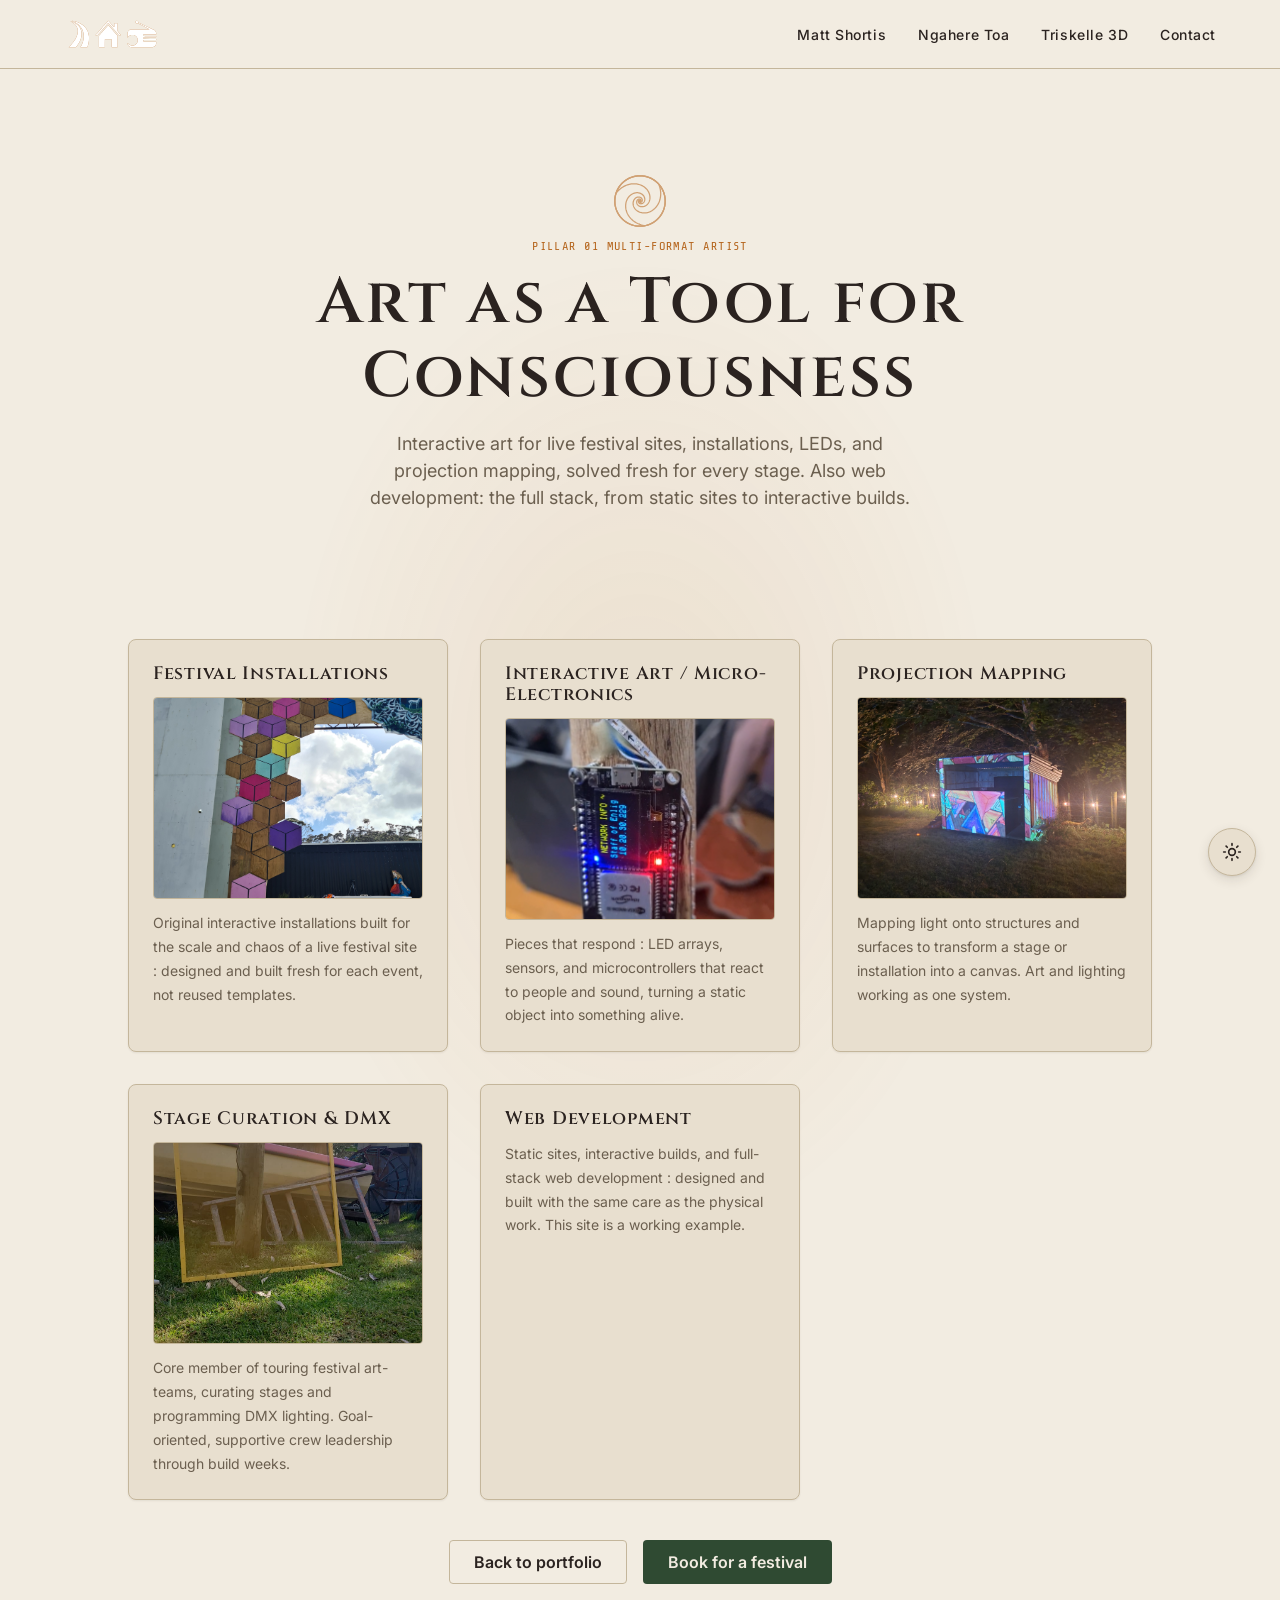
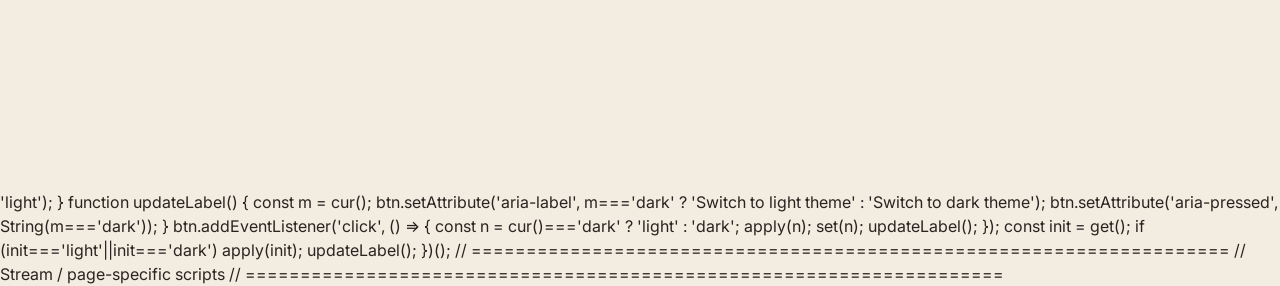
==== commit add2027a: "theme-aware logo + remove em-dash dividers site-wide" ====
--- a/ngahere-toa-art.html
+++ b/ngahere-toa-art.html
@@ -3,7 +3,7 @@
 <head>
 <meta charset="UTF-8">
 <meta name="viewport" content="width=device-width, initial-scale=1.0">
-<title>Ngahere toa — Festival Art (Matt Shortis) | Roadhouse Radio</title>
+<title>Ngahere toa :  Festival Art (Matt Shortis) | Roadhouse Radio</title>
 <meta name="description" content="Multi-format festival art under the name Matt Shortis: interactive installations, LEDs, projection mapping, DMX-driven stages, and web development.">
 
 <link rel="preconnect" href="https://fonts.googleapis.com">
@@ -25,13 +25,13 @@
 </button>
 
 <nav class="nav" aria-label="Primary">
-  <a href="radio.html" class="nav__brand"><img src="images/roadhouseradio_logo.svg" alt="Roadhouse Radio" style="height:36px;width:auto;display:block;filter:brightness(0) invert(1) drop-shadow(0 0 0 #B5651D);transition:filter .25s ease;" onmouseover="this.style.filter='brightness(0) invert(1) drop-shadow(0 0 3px #B5651D) sepia(1) saturate(5) hue-rotate(-5deg) brightness(1.15)'" onmouseout="this.style.filter='brightness(0) invert(1) drop-shadow(0 0 0 #B5651D)'"></a>
+  <a href="index.html" class="nav__brand"><img src="images/roadhouseradio_logo.svg" alt="Roadhouse Radio" style="height:36px;width:auto;display:block;filter:brightness(0) invert(1) drop-shadow(0 0 0 #B5651D);transition:filter .25s ease;" onmouseover="this.style.filter='brightness(0) invert(1) drop-shadow(0 0 3px #B5651D) sepia(1) saturate(5) hue-rotate(-5deg) brightness(1.15)'" onmouseout="this.style.filter='brightness(0) invert(1) drop-shadow(0 0 0 #B5651D)'"></a>
 
   <ul class="nav__links">
-    <li><a href="index.html#multi-format-artist">Matt Shortis</a></li>
-    <li><a href="index.html#ngahere-toa">Ngahere Toa</a></li>
-    <li><a href="index.html#triskelle3d">Triskelle 3D</a></li>
-    <li><a href="index.html#contact">Contact</a></li>
+    <li><a href="portfolio.html#multi-format-artist">Matt Shortis</a></li>
+    <li><a href="portfolio.html#ngahere-toa">Ngahere Toa</a></li>
+    <li><a href="portfolio.html#triskelle3d">Triskelle 3D</a></li>
+    <li><a href="portfolio.html#contact">Contact</a></li>
   </ul>
   <button type="button" class="nav__toggle" aria-label="Open menu" aria-expanded="false" aria-controls="mobile-panel">
     <svg width="20" height="20" viewBox="0 0 24 24" fill="none" stroke="currentColor" stroke-width="2" stroke-linecap="round" aria-hidden="true" focusable="false">
@@ -47,10 +47,10 @@
         <line x1="18" y1="6" x2="6" y2="18"/><line x1="6" y1="6" x2="18" y2="18"/>
       </svg>
     </button>
-    <a href="index.html#multi-format-artist">Matt Shortis</a>
-    <a href="index.html#ngahere-toa">Ngahere Toa</a>
-    <a href="index.html#triskelle3d">Triskelle 3D</a>
-    <a href="index.html#contact">Contact</a>
+    <a href="portfolio.html#multi-format-artist">Matt Shortis</a>
+    <a href="portfolio.html#ngahere-toa">Ngahere Toa</a>
+    <a href="portfolio.html#triskelle3d">Triskelle 3D</a>
+    <a href="portfolio.html#contact">Contact</a>
   </div>
 </div>
 
@@ -65,22 +65,22 @@
   <div style="position:relative;width:72px;height:72px;margin:0 auto;color:var(--color-accent);">
     <div id="morph-artist" class="scroll-symbol" style="position:absolute;left:50%;top:50%;width:100%;height:100%;background-color:currentColor;-webkit-mask:url(images/spiral_clean.svg) center/contain no-repeat;mask:url(images/spiral_clean.svg) center/contain no-repeat;opacity:0.55;transform-origin:center;transform:translate(-50%,-50%) scaleX(-1);"></div>
   </div>
-  <span class="pillar__eyebrow">Pillar 01 — Multi-Format Artist</span>
+  <span class="pillar__eyebrow">Pillar 01 Multi-Format Artist</span>
     <h1>Art as a Tool for Consciousness</h1>
-    <p class="lede">Interactive art for live festival sites — installations, LEDs, and projection mapping, solved fresh for every stage. Also: web development — the full stack, from static sites to interactive builds.</p>
+    <p class="lede">Interactive art for live festival sites, installations, LEDs, and projection mapping, solved fresh for every stage. Also web development: the full stack, from static sites to interactive builds.</p>
   </section>
 
   <section class="detail-section container">
     <div class="detail-grid">
       <div class="detail-item">
         <h3 class="detail-item__title">Festival Installations</h3>
-        <img src="images/festi-install.jpg" alt="Festival installation — replace with photo" class="lightbox-image" data-full="images/placeholder-festival.jpg" style="width:100%;aspect-ratio:4/3;object-fit:cover;border-radius:var(--radius-md);margin-bottom:var(--space-3);border:var(--border-width) solid var(--color-border);display:block;">
-        <p class="detail-item__body">Original interactive installations built for the scale and chaos of a live festival site — designed and built fresh for each event, not reused templates.</p>
+        <img src="images/festi-install.jpg" alt="Festival installation — replace with photo" class="lightbox-image" data-full="images/festi-install.jpg" style="width:100%;aspect-ratio:4/3;object-fit:cover;border-radius:var(--radius-md);margin-bottom:var(--space-3);border:var(--border-width) solid var(--color-border);display:block;">
+        <p class="detail-item__body">Original interactive installations built for the scale and chaos of a live festival site :  designed and built fresh for each event, not reused templates.</p>
       </div>
       <div class="detail-item">
         <h3 class="detail-item__title">Interactive Art / Micro-Electronics</h3>
         <img src="images/wizard-staff-brain.jpg" alt="Interactive art — replace with photo" class="lightbox-image" data-full="images/wizard-staff-brain.jpg" style="width:100%;aspect-ratio:4/3;object-fit:cover;border-radius:var(--radius-md);margin-bottom:var(--space-3);border:var(--border-width) solid var(--color-border);display:block;">
-        <p class="detail-item__body">Pieces that respond — LED arrays, sensors, and microcontrollers that react to people and sound, turning a static object into something alive.</p>
+        <p class="detail-item__body">Pieces that respond :  LED arrays, sensors, and microcontrollers that react to people and sound, turning a static object into something alive.</p>
       </div>
       <div class="detail-item">
         <h3 class="detail-item__title">Projection Mapping</h3>
@@ -94,20 +94,20 @@
       </div>
       <div class="detail-item">
         <h3 class="detail-item__title">Web Development</h3>
-        <p class="detail-item__body">Static sites, interactive builds, and full-stack web development — designed and built with the same care as the physical work. This site is a working example.</p>
+        <p class="detail-item__body">Static sites, interactive builds, and full-stack web development :  designed and built with the same care as the physical work. This site is a working example.</p>
       </div>
     </div>
 
     <div class="pillar__cta" style="margin-top: 2.5rem; justify-content: center; align-items: center; text-align: center; gap: 1rem; display: flex; flex-wrap: wrap;">
-      <a href="index.html#ngahere-toa" class="btn btn-outline">Back to portfolio</a>
-      <a href="index.html#contact" class="btn btn-secondary">Book for a festival</a>
+      <a href="portfolio.html#ngahere-toa" class="btn btn-outline">Back to portfolio</a>
+      <a href="portfolio.html#contact" class="btn btn-secondary">Book for a festival</a>
     </div>
   </section>
 
 </main>
 
 <footer class="site-footer container">
-  <p>&copy; 2026 Roadhouse Radio. <a href="radio.html">Back to the radio page</a></p>
+  <p>&copy; 2026 Roadhouse Radio. <a href="index.html">Back to the radio page</a></p>
 </footer>
 
 
@@ -169,13 +169,19 @@
   document.body.appendChild(lightbox);
   const lbImg = lightbox.querySelector('#lightbox-img');
   const lbClose = lightbox.querySelector('#lightbox-close');
-  function openLightbox(src, alt) { lbImg.src = src; lbImg.alt = alt; lightbox.classList.add('active'); }
-  function closeLightbox() { lightbox.classList.remove('active'); lbImg.src = ''; }
+  function openLightbox(src, alt) { lbImg.src = src; lbImg.alt = alt; lightbox.classList.add('active'); history.pushState({lightbox:true}, ''); }
+  function closeLightbox() { lightbox.classList.remove('active'); lbImg.src = ''; document.body.style.overflow=''; document.body.style.touchAction=''; document.body.style.position=''; document.body.style.left=''; document.body.style.top=''; document.body.style.width=''; if(history.state && history.state.lightbox) history.back(); }
   lightbox.addEventListener('click', (e) => { if (e.target === lightbox || e.target === lbClose) closeLightbox(); });
   document.querySelectorAll('.lightbox-image').forEach(img => {
     img.addEventListener('click', () => openLightbox(img.getAttribute('data-full') || img.src, img.alt));
   });
   document.addEventListener('keydown', (e) => { if (e.key === 'Escape' && lightbox.classList.contains('active')) closeLightbox(); });
+  // Mobile back-button: close lightbox instead of navigating
+  window.addEventListener('popstate', (e) => { if (e.state && e.state.lightbox && lightbox.classList.contains('active')) { closeLightbox(); } else if (lightbox.classList.contains('active')) { closeLightbox(); } });
+  // Mobile touch: close on overlay/background touch, prevent scroll/zoom, lock body
+  lightbox.addEventListener('touchstart', e => { if(e.target === lightbox || e.target === lbClose){ e.preventDefault(); closeLightbox(); } }, {passive:false});
+  lightbox.addEventListener('touchend', e => { if(e.target === lightbox || e.target === lbClose){ e.preventDefault(); } }, {passive:false});
+  document.querySelectorAll('.lightbox-image').forEach(img => img.addEventListener('click', () => { document.body.style.overflow='hidden'; document.body.style.touchAction='none'; document.body.style.position='fixed'; document.body.style.left='0'; document.body.style.top='0'; document.body.style.width='100%'; openLightbox(img.getAttribute('data-full') || img.src, img.alt); }));
 </script>
 
 </body>
--- a/css/components.css
+++ b/css/components.css
@@ -786,6 +786,29 @@
     radial-gradient(50% 50% at 50% 40%, color-mix(in srgb, var(--atmos-contact) 24%, transparent), transparent 74%),
     radial-gradient(32% 32% at 50% 82%, color-mix(in srgb, var(--atmos-contact) 16%, transparent), transparent 72%);
 }
+.scroll-stage__layer--bottom {
+  position: absolute;
+  top: 100vh;
+  left: 0; right: 0;
+  height: 800px;
+  pointer-events: none;
+}
+.scroll-stage__atmo--contact--bottom {
+  position: absolute; inset: 0;
+  opacity: 0;
+  transition: opacity 900ms var(--ease-standard);
+  background:
+    radial-gradient(50% 50% at 50% 30%, color-mix(in srgb, var(--atmos-contact) 24%, transparent), transparent 74%),
+    radial-gradient(32% 32% at 50% 70%, color-mix(in srgb, var(--atmos-contact) 16%, transparent), transparent 72%);
+}
+
+/* Dark-mode colour inversion: icons (logo + socials) should be white on dark,
+   and dark on light — so we only apply the invert when we're in dark mode. */
+@media (prefers-color-scheme: dark) {
+  :root:not([data-theme="light"]) .invert-on-dark { filter: invert(1); }
+}
+[data-theme="dark"] .invert-on-dark { filter: invert(1); }
+[data-theme="light"] .invert-on-dark { filter: none; }
 
 /* The morphing mark itself — centered, large, low-opacity watermark.
    Its color is per-pillar; the JS sets data-atmo on the stage and the
@@ -1279,16 +1302,21 @@
    ===================================================================== */
 .lightbox-overlay {
   position: fixed; inset: 0; z-index: 9999;
-  background: rgba(10,8,9,0.92); display: none; align-items: center;
-  justify-content: center; padding: 2rem; opacity: 0; transition: opacity 0.2s ease;
+  background: rgba(10,8,9,0.95); display: none; align-items: center;
+  justify-content: center; overflow: hidden; overscroll-behavior: contain; touch-action: none;
+  opacity: 0; transition: opacity 0.2s ease;
+  -webkit-user-select: none; user-select: none;
+  padding: max(1rem, env(safe-area-inset-top, 0)) max(1rem, env(safe-area-inset-right, 0)) max(1rem, env(safe-area-inset-bottom, 0)) max(1rem, env(safe-area-inset-left, 0));
 }
 .lightbox-overlay.active { display: flex; opacity: 1; }
-.lightbox-overlay img { max-width: 92vw; max-height: 88vh; border-radius: var(--radius-lg); box-shadow: 0 0 40px rgba(0,0,0,0.5); object-fit: contain; }
+.lightbox-overlay img { max-width: 94vw; max-height: 88dvh; width: auto; border-radius: var(--radius-lg); box-shadow: 0 0 40px rgba(0,0,0,0.5); object-fit: contain; margin: auto; display: block; }
 .lightbox-close {
-  position: absolute; top: 1rem; right: 1rem;
-  background: rgba(255,255,255,0.08); border: 1px solid rgba(255,255,255,0.12);
-  color: #fff; font-family: var(--font-mono); font-size: 1.25rem;
-  padding: 0.35rem 0.7rem; border-radius: 50%; cursor: pointer; line-height: 1;
+  position: fixed; top: max(1rem, env(safe-area-inset-top, 0) + 0.5rem); right: max(1rem, env(safe-area-inset-right, 0) + 0.5rem);
+  background: rgba(20,18,16,0.82); backdrop-filter: blur(4px); -webkit-backdrop-filter: blur(4px);
+  border: 1px solid rgba(255,255,255,0.22); color: #fff; font-family: var(--font-mono);
+  font-size: 1.5rem; font-weight: 700; width: 48px; height: 48px;
+  border-radius: 50%; cursor: pointer; line-height: 1; display: inline-flex; align-items: center; justify-content: center;
+  z-index: 10000; touch-action: manipulation; -webkit-tap-highlight-color: transparent; user-select: none;
 }
 .lightbox-close:hover { background: rgba(255,255,255,0.18); }
 .lightbox-image { cursor: zoom-in; }
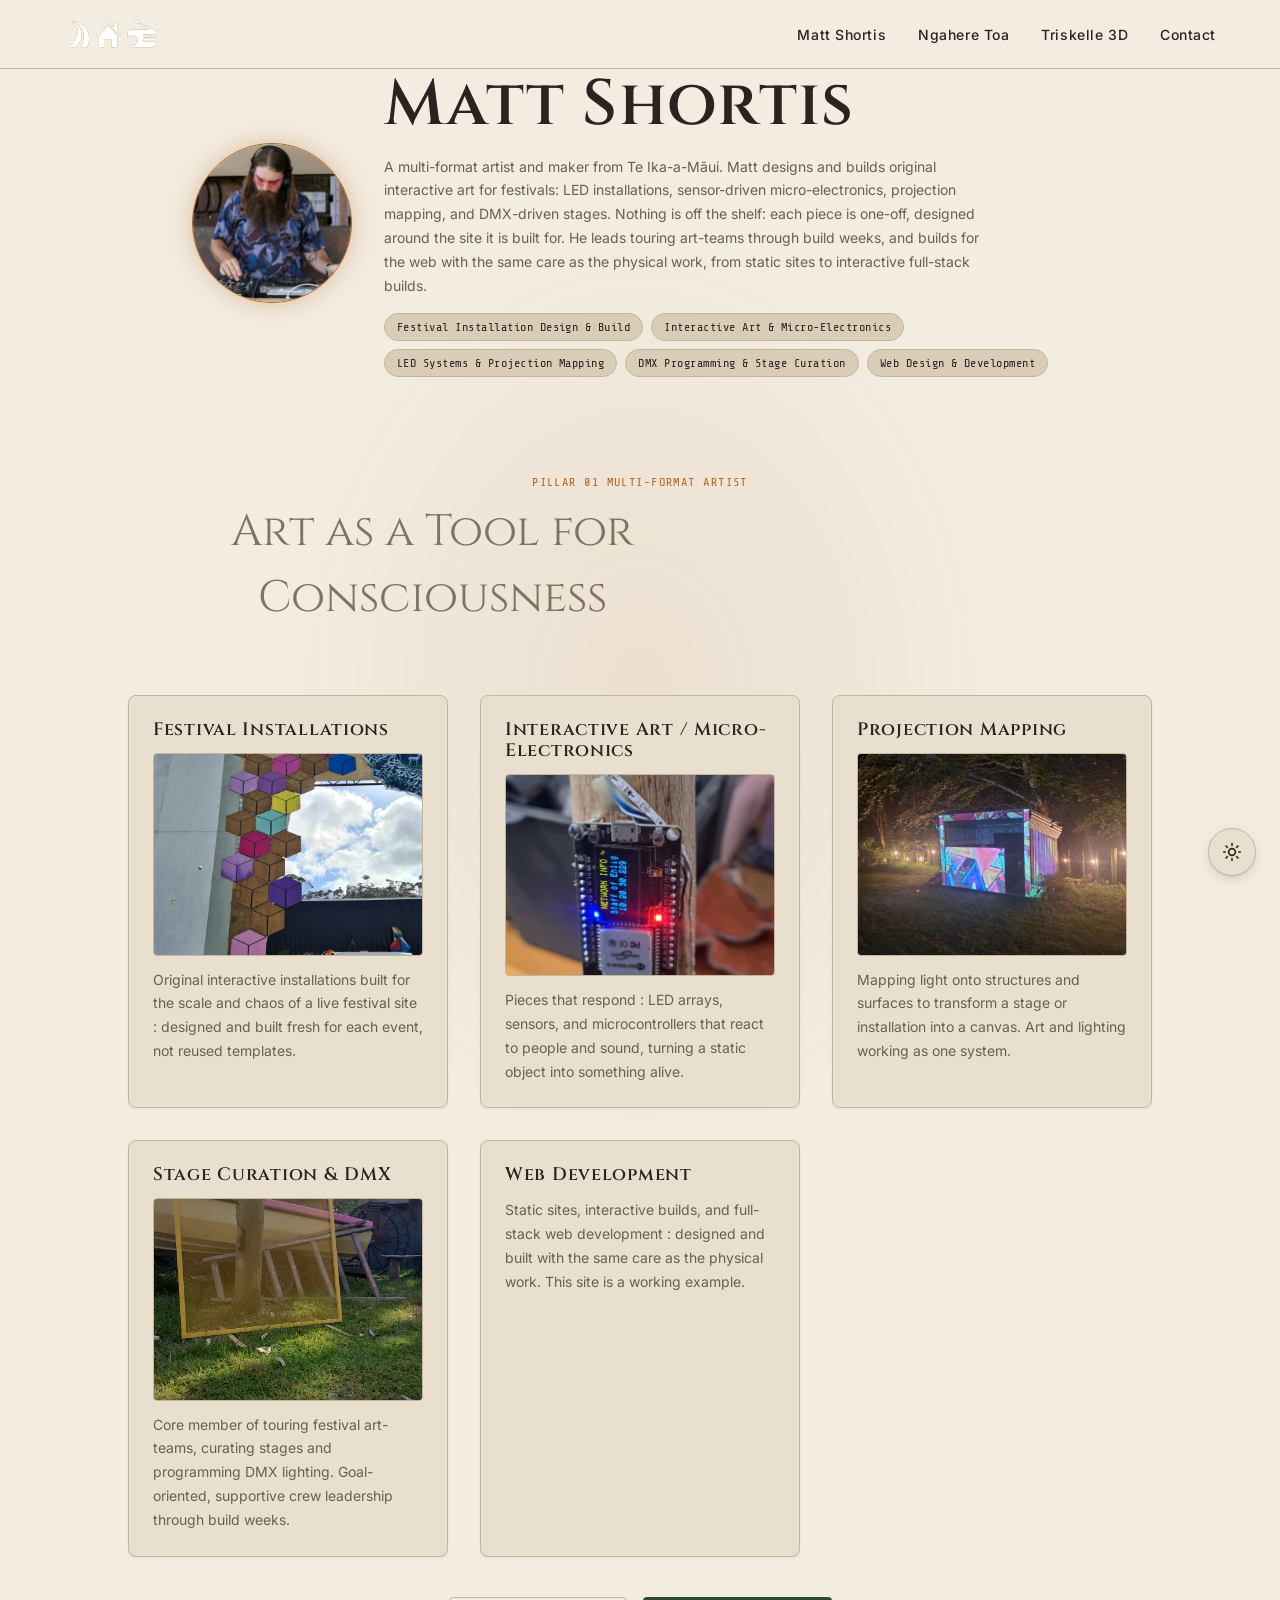
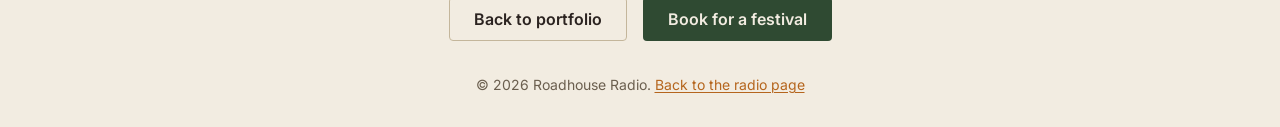
==== commit c219a4c6: "Matt Shortis: add bio section, rework page titles and layout" ====
--- a/ngahere-toa-art.html
+++ b/ngahere-toa-art.html
@@ -61,35 +61,48 @@
     <div class="scroll-stage__layer scroll-stage__layer--mid"></div>
   </div>
 
-  <section class="detail-hero container">
-  <div style="position:relative;width:72px;height:72px;margin:0 auto;color:var(--color-accent);">
-    <div id="morph-artist" class="scroll-symbol" style="position:absolute;left:50%;top:50%;width:100%;height:100%;background-color:currentColor;-webkit-mask:url(images/spiral_clean.svg) center/contain no-repeat;mask:url(images/spiral_clean.svg) center/contain no-repeat;opacity:0.55;transform-origin:center;transform:translate(-50%,-50%) scaleX(-1);"></div>
-  </div>
-  <span class="pillar__eyebrow">Pillar 01 Multi-Format Artist</span>
-    <h1>Art as a Tool for Consciousness</h1>
-    <p class="lede">Interactive art for live festival sites, installations, LEDs, and projection mapping, solved fresh for every stage. Also web development: the full stack, from static sites to interactive builds.</p>
+  <section class="detail-section container" aria-label="About Matt Shortis" style="margin-bottom:var(--space-8);">
+    <div style="display:flex;flex-wrap:wrap;gap:var(--space-6);align-items:center;justify-content:center;">
+      <img src="images/matt-bio-icon.png" alt="Portrait of Matt Shortis" style="width:160px;height:160px;border-radius:50%;object-fit:cover;border:var(--border-width) solid var(--color-accent);box-shadow:0 0 24px color-mix(in srgb, var(--color-accent) 35%, transparent);display:block;">
+      <div style="max-width:44rem;">
+        <h1 class="detail-item__title" style="margin:0 0 var(--space-3);font-family:var(--font-display);font-size:var(--text-3xl);letter-spacing:0.02em;">Matt Shortis</h1>
+        <p class="detail-item__body">A multi-format artist and maker from Te Ika-a-Māui. Matt designs and builds original interactive art for festivals: LED installations, sensor-driven micro-electronics, projection mapping, and DMX-driven stages. Nothing is off the shelf: each piece is one-off, designed around the site it is built for. He leads touring art-teams through build weeks, and builds for the web with the same care as the physical work, from static sites to interactive full-stack builds.</p>
+        <ul class="pillar__skills" style="margin-top:var(--space-3);">
+          <li>Festival Installation Design &amp; Build</li>
+          <li>Interactive Art &amp; Micro-Electronics</li>
+          <li>LED Systems &amp; Projection Mapping</li>
+          <li>DMX Programming &amp; Stage Curation</li>
+          <li>Web Design &amp; Development</li>
+        </ul>
+      </div>
+    </div>
+  </section>
+
+  <section class="container" aria-label="Theme" style="text-align:center;padding-block:var(--space-6);position:relative;z-index:1;">
+    <span class="pillar__eyebrow" style="margin-bottom:var(--space-2);">Pillar 01 Multi-Format Artist</span>
+    <p style="font-family:var(--font-display);font-size:var(--text-2xl);color:var(--color-muted-foreground);margin:0;opacity:0.85;">Art as a Tool for Consciousness</p>
   </section>
 
   <section class="detail-section container">
     <div class="detail-grid">
       <div class="detail-item">
         <h3 class="detail-item__title">Festival Installations</h3>
-        <img src="images/festi-install.jpg" alt="Festival installation — replace with photo" class="lightbox-image" data-full="images/festi-install.jpg" style="width:100%;aspect-ratio:4/3;object-fit:cover;border-radius:var(--radius-md);margin-bottom:var(--space-3);border:var(--border-width) solid var(--color-border);display:block;">
+        <img src="images/festi-install.jpg" alt="Festival installation" class="lightbox-image" data-full="images/festi-install.jpg" style="width:100%;aspect-ratio:4/3;object-fit:cover;border-radius:var(--radius-md);margin-bottom:var(--space-3);border:var(--border-width) solid var(--color-border);display:block;">
         <p class="detail-item__body">Original interactive installations built for the scale and chaos of a live festival site :  designed and built fresh for each event, not reused templates.</p>
       </div>
       <div class="detail-item">
         <h3 class="detail-item__title">Interactive Art / Micro-Electronics</h3>
-        <img src="images/wizard-staff-brain.jpg" alt="Interactive art — replace with photo" class="lightbox-image" data-full="images/wizard-staff-brain.jpg" style="width:100%;aspect-ratio:4/3;object-fit:cover;border-radius:var(--radius-md);margin-bottom:var(--space-3);border:var(--border-width) solid var(--color-border);display:block;">
+        <img src="images/wizard-staff-brain.jpg" alt="Interactive art" class="lightbox-image" data-full="images/wizard-staff-brain.jpg" style="width:100%;aspect-ratio:4/3;object-fit:cover;border-radius:var(--radius-md);margin-bottom:var(--space-3);border:var(--border-width) solid var(--color-border);display:block;">
         <p class="detail-item__body">Pieces that respond :  LED arrays, sensors, and microcontrollers that react to people and sound, turning a static object into something alive.</p>
       </div>
       <div class="detail-item">
         <h3 class="detail-item__title">Projection Mapping</h3>
-        <img src="images/proj-map.jpg" alt="Projection mapping — replace with photo" class="lightbox-image" data-full="images/proj-map.jpg" style="width:100%;aspect-ratio:4/3;object-fit:cover;border-radius:var(--radius-md);margin-bottom:var(--space-3);border:var(--border-width) solid var(--color-border);display:block;">
+        <img src="images/proj-map.jpg" alt="Projection mapping" class="lightbox-image" data-full="images/proj-map.jpg" style="width:100%;aspect-ratio:4/3;object-fit:cover;border-radius:var(--radius-md);margin-bottom:var(--space-3);border:var(--border-width) solid var(--color-border);display:block;">
         <p class="detail-item__body">Mapping light onto structures and surfaces to transform a stage or installation into a canvas. Art and lighting working as one system.</p>
       </div>
       <div class="detail-item">
         <h3 class="detail-item__title">Stage Curation & DMX</h3>
-        <img src="images/proj-map-screen.jpg" alt="DMX stage — replace with photo" class="lightbox-image" data-full="images/proj-map-screen.jpg" style="width:100%;aspect-ratio:4/3;object-fit:cover;border-radius:var(--radius-md);margin-bottom:var(--space-3);border:var(--border-width) solid var(--color-border);display:block;">
+        <img src="images/proj-map-screen.jpg" alt="DMX stage" class="lightbox-image" data-full="images/proj-map-screen.jpg" style="width:100%;aspect-ratio:4/3;object-fit:cover;border-radius:var(--radius-md);margin-bottom:var(--space-3);border:var(--border-width) solid var(--color-border);display:block;">
         <p class="detail-item__body">Core member of touring festival art-teams, curating stages and programming DMX lighting. Goal-oriented, supportive crew leadership through build weeks.</p>
       </div>
       <div class="detail-item">
@@ -110,7 +123,7 @@
   <p>&copy; 2026 Roadhouse Radio. <a href="index.html">Back to the radio page</a></p>
 </footer>
 
-
+<script>
   // =====================================================================
   // Theme toggle — persist light/dark preference across pages
   // =====================================================================
@@ -129,11 +142,13 @@
     btn.addEventListener('click', () => { const n = cur()==='dark' ? 'light' : 'dark'; apply(n); set(n); updateLabel(); });
     const init = get(); if (init==='light'||init==='dark') apply(init); updateLabel();
   })();
-
+</script>
+
+<script>
   // =====================================================================
   // Stream / page-specific scripts
   // =====================================================================
-  <script>
+
   const toggle = document.querySelector('.nav__toggle[aria-controls="mobile-panel"]');
   const panel = document.getElementById('mobile-panel');
   const closeBtn = document.getElementById('mobile-close');
